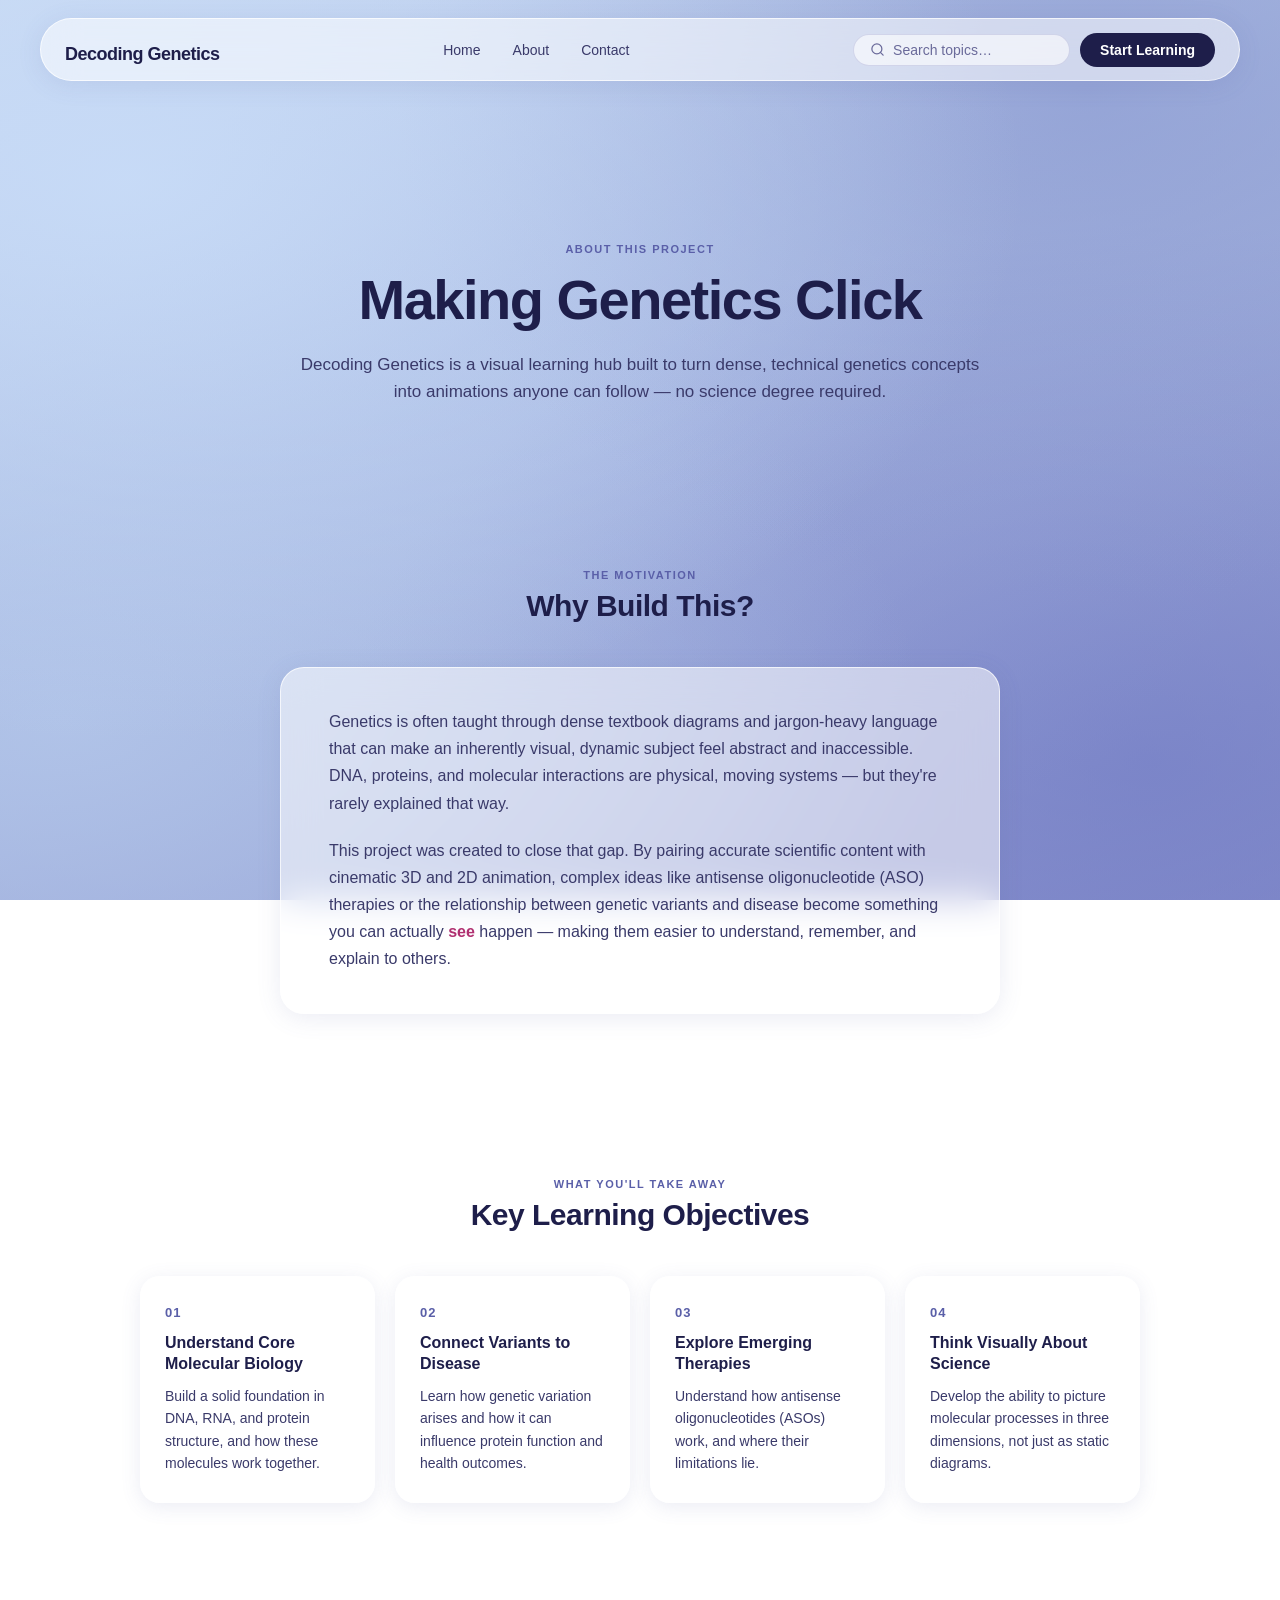
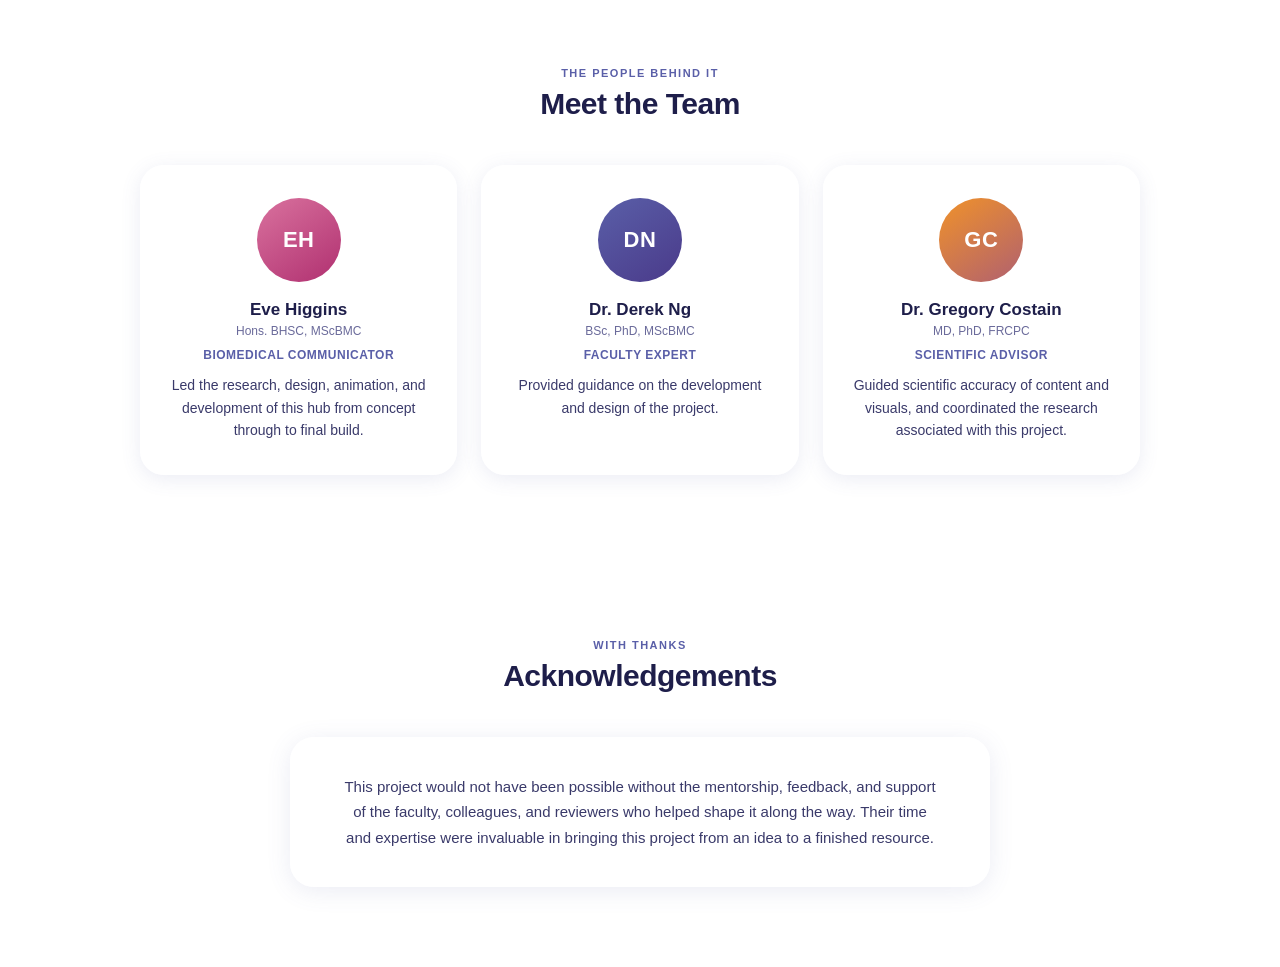
==== about.html @ 0ed8ffa0 "added about page" ====
<!DOCTYPE html>
<html lang="en">
<head>
  <meta charset="UTF-8">
  <title>About — Decoding Genetics</title>
  <link rel="stylesheet" href="style.css">
  <link rel="stylesheet" href="about.css">
</head>

<body>

<!-- ===================== -->
<!-- NAVBAR -->
<!-- ===================== -->
<header class="top-nav">

  <div class="nav-container">

    <h1 class="logo"><a href="index.html">Decoding Genetics</a></h1>

    <nav class="nav-links">
      <a href="index.html">Home</a>
      <a href="about.html">About</a>
      <a href="#">Contact</a>
    </nav>

    <div class="nav-actions">
      <div class="nav-search">
        <svg viewBox="0 0 24 24" fill="none" stroke-width="2" stroke-linecap="round" stroke-linejoin="round">
          <circle cx="11" cy="11" r="8"/><line x1="21" y1="21" x2="16.65" y2="16.65"/>
        </svg>
        <input type="text" placeholder="Search topics…" />
      </div>
      <a href="index.html#modules" class="nav-cta">Start Learning</a>
    </div>

  </div>

</header>


<!-- ===================== -->
<!-- ABOUT HERO -->
<!-- ===================== -->
<section class="about-hero">
  <div class="about-hero-content">
    <span class="module-tag">About This Project</span>
    <h1>Making Genetics Click</h1>
    <p>
      Decoding Genetics is a visual learning hub built to turn dense, technical
      genetics concepts into animations anyone can follow — no science degree required.
    </p>
  </div>
</section>


<!-- ===================== -->
<!-- WHY BUILD THIS -->
<!-- ===================== -->
<section class="about-section" id="why">
  <div class="about-container">
    <div class="section-heading">
      <span class="module-tag">The Motivation</span>
      <h2>Why Build This?</h2>
    </div>
    <div class="why-content">
      <p>
        Genetics is often taught through dense textbook diagrams and jargon-heavy
        language that can make an inherently visual, dynamic subject feel abstract
        and inaccessible. DNA, proteins, and molecular interactions are physical,
        moving systems — but they're rarely explained that way.
      </p>
      <p>
        This project was created to close that gap. By pairing accurate scientific
        content with cinematic 3D and 2D animation, complex ideas like antisense
        oligonucleotide (ASO) therapies or the relationship between genetic variants
        and disease become something you can actually <em>see</em> happen — making
        them easier to understand, remember, and explain to others.
      </p>
    </div>
  </div>
</section>


<!-- ===================== -->
<!-- KEY LEARNING OBJECTIVES -->
<!-- ===================== -->
<section class="about-section alt" id="objectives">
  <div class="about-container">
    <div class="section-heading">
      <span class="module-tag">What You'll Take Away</span>
      <h2>Key Learning Objectives</h2>
    </div>

    <div class="objectives-grid">

      <div class="objective-card">
        <div class="objective-number">01</div>
        <h3>Understand Core Molecular Biology</h3>
        <p>Build a solid foundation in DNA, RNA, and protein structure, and how these molecules work together.</p>
      </div>

      <div class="objective-card">
        <div class="objective-number">02</div>
        <h3>Connect Variants to Disease</h3>
        <p>Learn how genetic variation arises and how it can influence protein function and health outcomes.</p>
      </div>

      <div class="objective-card">
        <div class="objective-number">03</div>
        <h3>Explore Emerging Therapies</h3>
        <p>Understand how antisense oligonucleotides (ASOs) work, and where their limitations lie.</p>
      </div>

      <div class="objective-card">
        <div class="objective-number">04</div>
        <h3>Think Visually About Science</h3>
        <p>Develop the ability to picture molecular processes in three dimensions, not just as static diagrams.</p>
      </div>

    </div>
  </div>
</section>


<!-- ===================== -->
<!-- MEET THE TEAM -->
<!-- ===================== -->
<section class="about-section" id="team">
  <div class="about-container">
    <div class="section-heading">
      <span class="module-tag">The People Behind It</span>
      <h2>Meet the Team</h2>
    </div>

    <div class="team-grid">

      <div class="team-card">
        <div class="team-avatar placeholder-1">EH</div>
        <h3>Eve Higgins</h3>
        <span class="team-credentials">Hons. BHSC, MScBMC</span>
        <p class="team-role">Biomedical Communicator</p>
        <p class="team-bio">
          Led the research, design, animation, and development of this hub from
          concept through to final build.
        </p>
      </div>

      <div class="team-card">
        <div class="team-avatar placeholder-2">DN</div>
        <h3>Dr. Derek Ng</h3>
        <span class="team-credentials">BSc, PhD, MScBMC</span>
        <p class="team-role">Faculty Expert</p>
        <p class="team-bio">
          Provided guidance on the development and design of the project.
        </p>
      </div>

      <div class="team-card">
        <div class="team-avatar placeholder-3">GC</div>
        <h3>Dr. Gregory Costain</h3>
        <span class="team-credentials">MD, PhD, FRCPC</span>
        <p class="team-role">Scientific Advisor</p>
        <p class="team-bio">
          Guided scientific accuracy of content and visuals, and coordinated the
          research associated with this project.
        </p>
      </div>

    </div>
  </div>
</section>


<!-- ===================== -->
<!-- ACKNOWLEDGEMENTS -->
<!-- ===================== -->
<section class="about-section alt" id="acknowledgements">
  <div class="about-container narrow">
    <div class="section-heading">
      <span class="module-tag">With Thanks</span>
      <h2>Acknowledgements</h2>
    </div>
    <div class="ack-content">
      <p>
        This project would not have been possible without the mentorship, feedback,
        and support of the faculty, colleagues, and reviewers who helped shape it
        along the way. Their time and expertise were invaluable in bringing this
        project from an idea to a finished resource.
      </p>
    </div>
  </div>
</section>

<script src="script.js"></script>

</body>
</html>
---- style.css ----
/* ========================= */
/* PALETTE (from swatches)   */
/* ========================= */
:root {
  --pink:        #d9729e;
  --magenta:     #b03070;
  --orange:      #f0922a;
  --lavender:    #5a5fa8;
  --blush:       #e8a0b8;
  --mauve:       #b06070;
  --purple:      #4a3a8a;
  --navy:        #1e1e4a;
  --text-dark:   #1e1e4a;
  --text-mid:    #3a3a6a;
  --text-muted:  #6a6a9a;
}

/* ========================= */
/* GLOBAL */
/* ========================= */

* {
  box-sizing: border-box;
  margin: 0;
  padding: 0;
}

body {
  font-family: "Franklin Gothic Medium", Arial, sans-serif;
  background:
    radial-gradient(ellipse at 10% 20%,  rgba(200,220,248,0.9) 0%, transparent 55%),
    radial-gradient(ellipse at 85% 10%,  rgba(140,155,210,0.7) 0%, transparent 45%),
    radial-gradient(ellipse at 5%  80%,  rgba(180,200,235,0.8) 0%, transparent 50%),
    radial-gradient(ellipse at 90% 85%,  rgba(110,120,195,0.6) 0%, transparent 50%),
    radial-gradient(ellipse at 50% 50%,  rgba(165,180,225,0.5) 0%, transparent 70%),
    linear-gradient(160deg, #c8d8f0 0%, #a8b8e0 40%, #8890cc 100%);
  background-attachment: fixed;
  color: var(--text-dark);
  min-height: 100vh;
}

/* ========================= */
/* NAVBAR */
/* ========================= */

.top-nav {
  position: sticky;
  top: 0;
  z-index: 100;
  background: transparent;
  padding: 18px 40px;
}

.nav-container {
  max-width: 1200px;
  margin: 0 auto;
  display: flex;
  align-items: center;
  justify-content: space-between;
  gap: 16px;
  background: rgba(255,255,255,0.55);
  backdrop-filter: blur(18px);
  -webkit-backdrop-filter: blur(18px);
  border-radius: 999px;
  padding: 12px 24px;
  border: 1px solid rgba(255,255,255,0.7);
  box-shadow: 0 4px 24px rgba(90,95,168,0.12);
}

.nav-actions {
  display: flex;
  align-items: center;
  gap: 10px;
  flex-shrink: 0;
}

.logo a {
  color: var(--navy);
  text-decoration: none;
  font-size: 18px;
  font-weight: 700;
  letter-spacing: -0.5px;
  white-space: nowrap;
}

.nav-links {
  display: flex;
  align-items: center;
  gap: 4px;
}

.nav-links a {
  padding: 6px 14px;
  text-decoration: none;
  color: var(--text-mid);
  font-size: 14px;
  border-radius: 999px;
  transition: background 0.2s, color 0.2s;
}

.nav-links a:hover {
  background: rgba(90,95,168,0.1);
  color: var(--navy);
}

/* Search bar */
.nav-search {
  display: flex;
  align-items: center;
  gap: 8px;
  background: rgba(255,255,255,0.6);
  border: 1px solid rgba(90,95,168,0.2);
  border-radius: 999px;
  padding: 7px 16px;
  transition: border-color 0.2s, box-shadow 0.2s;
}

.nav-search:focus-within {
  border-color: var(--lavender);
  box-shadow: 0 0 0 3px rgba(90,95,168,0.12);
}

.nav-search svg {
  width: 15px;
  height: 15px;
  flex-shrink: 0;
  stroke: var(--text-muted);
}

.nav-search input {
  border: none;
  outline: none;
  background: transparent;
  font-size: 14px;
  color: var(--text-dark);
  width: 160px;
  font-family: inherit;
}

.nav-search input::placeholder {
  color: var(--text-muted);
}

.nav-cta {
  text-decoration: none;
  background: var(--navy);
  color: white;
  font-size: 14px;
  font-weight: 700;
  padding: 9px 20px;
  border-radius: 999px;
  white-space: nowrap;
  transition: background 0.2s, transform 0.2s;
}

.nav-cta:hover {
  background: var(--lavender);
  transform: translateY(-1px);
}

/* ========================= */
/* HERO - no hero image currently*/
/* ========================= */

.hero {
  min-height: 88vh;
  display: flex;
  align-items: center;
  position: relative;
  overflow: hidden;
  background-image: url("images/hero.jpg");
  background-size: cover;
  background-position: center right;
}

.hero::before {
  content: "";
  position: absolute;
  inset: 0;
  background: linear-gradient(
    to right,
    rgba(200,220,248,0.88) 0%,
    rgba(180,200,235,0.72) 40%,
    rgba(168,184,228,0.15) 100%
  );
  z-index: 1;
}

.hero-content {
  position: relative;
  z-index: 2;
  max-width: 520px;
  margin-left: clamp(32px, 8vw, 120px);
  padding: 20px 0;
}

.hero-content h1 {
  font-size: clamp(42px, 6vw, 72px);
  font-weight: 800;
  line-height: 1.08;
  color: var(--navy);
  letter-spacing: -1.5px;
  margin-bottom: 20px;
}

.hero-content p {
  font-size: 17px;
  color: var(--text-mid);
  line-height: 1.6;
  margin-bottom: 36px;
  max-width: 400px;
}

.cta-btn {
  display: inline-flex;
  align-items: center;
  gap: 10px;
  background: var(--navy);
  color: white;
  text-decoration: none;
  font-size: 17px;
  font-weight: 700;
  padding: 16px 32px;
  border-radius: 999px;
  box-shadow: 0 8px 32px rgba(30,30,74,0.22);
  transition: background 0.2s, transform 0.2s, box-shadow 0.2s;
}

.cta-btn .cta-arrow {
  display: inline-flex;
  align-items: center;
  justify-content: center;
  background: rgba(255,255,255,0.15);
  border-radius: 50%;
  width: 28px;
  height: 28px;
  font-size: 16px;
  transition: transform 0.2s;
}

.cta-btn:hover {
  background: var(--lavender);
  transform: translateY(-2px);
  box-shadow: 0 14px 40px rgba(90,95,168,0.35);
}

.cta-btn:hover .cta-arrow {
  transform: translateX(3px);
}

/* ========================= */
/* MODULES SECTION */
/* ========================= */

.modules {
  padding: 100px 40px;
  background: transparent;
}

.modules-container {
  max-width: 900px;
  margin: 0 auto 80px;
}

.modules-container:last-child {
  margin-bottom: 0;
}

.module-header {
  display: flex;
  align-items: flex-end;
  justify-content: space-between;
  margin-bottom: 28px;
  padding-bottom: 18px;
  border-bottom: 1px solid rgba(90,95,168,0.2);
  text-align: left;
}

.module-tag {
  display: inline-block;
  font-size: 11px;
  font-weight: 700;
  letter-spacing: 1.5px;
  text-transform: uppercase;
  color: var(--lavender);
  margin-bottom: 5px;
}

.modules h2 {
  font-size: 26px;
  font-weight: 800;
  margin: 0;
  letter-spacing: -0.5px;
  color: var(--navy);
}

.module-count {
  font-size: 13px;
  color: var(--text-muted);
  white-space: nowrap;
}

/* ========================= */
/* GRID */
/* ========================= */

.grid {
  display: grid;
  grid-template-columns: repeat(auto-fill, minmax(260px, 400px));
  justify-content: center;
  gap: 18px;
}

/* ========================= */
/* CARD */
/* ========================= */

.card {
  backdrop-filter: blur(22px);
  -webkit-backdrop-filter: blur(22px);
  padding: 20px;
  border-radius: 20px;
  border: 1px solid rgba(255,255,255,0.55);
  text-decoration: none;
  color: white;
  transition: all 0.3s ease;
  display: flex;
  flex-direction: column;
  gap: 14px;
  box-shadow: 0 4px 20px rgba(90,95,168,0.12);
}

.card:hover {
  transform: translateY(-5px);
  border-color: rgba(255,255,255,0.8);
}

.card img {
  width: 100%;
  border-radius: 12px;
  aspect-ratio: 16/9;
  object-fit: cover;
  display: block;
}

.card-body {
  display: flex;
  flex-direction: column;
  gap: 6px;
  flex: 1;
}

.module-label {
  font-size: 11px;
  font-weight: 700;
  letter-spacing: 1.2px;
  text-transform: uppercase;
  color: rgba(255,255,255,0.65);
}

.card h3 {
  font-size: 16px;
  font-weight: 700;
  color: #ffffff;
  margin: 0;
  line-height: 1.35;
  letter-spacing: -0.2px;
}

.card p {
  color: rgba(255,255,255,0.82);
  font-size: 13px;
  margin: 0;
  line-height: 1.5;
}

.card-footer {
  display: flex;
  align-items: center;
  justify-content: space-between;
  padding-top: 12px;
  border-top: 1px solid rgba(255,255,255,0.2);
  margin-top: auto;
}

.meta {
  display: flex;
  align-items: center;
  gap: 10px;
  font-size: 12px;
  color: rgba(255,255,255,0.72);
}

.meta-badge {
  display: inline-flex;
  align-items: center;
  background: rgba(255,255,255,0.2);
  border-radius: 999px;
  padding: 3px 10px;
  font-size: 11px;
  color: #fff;
  font-weight: 600;
}

.card-arrow {
  display: flex;
  align-items: center;
  justify-content: center;
  width: 30px;
  height: 30px;
  border-radius: 50%;
  background: rgba(255,255,255,0.18);
  color: white;
  font-size: 14px;
  transition: background 0.2s, transform 0.2s;
  flex-shrink: 0;
}

.card:hover .card-arrow {
  background: rgba(255,255,255,0.32);
  transform: translateX(3px);
}

/* ========================= */
/* CARD COLOUR VARIANTS - for card colour variety, might reduce these down*/
/* ========================= */

/* DNA/RNA — pink */
.card.dna {
  background: linear-gradient(145deg, rgba(217,114,158,0.75), rgba(176,48,112,0.5));
}
.card.dna:hover { box-shadow: 0 16px 40px rgba(217,114,158,0.4); }

/* Protein — blush */
.card.protein {
  background: linear-gradient(145deg, rgba(232,160,184,0.75), rgba(176,96,112,0.5));
}
.card.protein:hover { box-shadow: 0 16px 40px rgba(232,160,184,0.4); }

/* Variant — deep magenta */
.card.variant {
  background: linear-gradient(145deg, rgba(176,48,112,0.75), rgba(130,40,90,0.5));
}
.card.variant:hover { box-shadow: 0 16px 40px rgba(176,48,112,0.4); }

/* ASO — orange */
.card.aso {
  background: linear-gradient(145deg, rgba(240,146,42,0.75), rgba(200,100,20,0.5));
}
.card.aso:hover { box-shadow: 0 16px 40px rgba(240,146,42,0.4); }

/* ========================= */
/* RESPONSIVE */
/* ========================= */

@media (max-width: 900px) {
  .grid { grid-template-columns: 1fr; }
  .hero-content h1 { font-size: 38px; }
  .top-nav { padding: 12px 16px; }
  .nav-links { display: none; }
  .nav-search input { width: 110px; }
}

/* ========================================= */
/* ABOUT PAGE                                */
/* ========================================= */

/* ---- About hero ---- */
.about-hero {
  padding: 140px 40px 80px;
  text-align: center;
}

.about-hero-content {
  max-width: 680px;
  margin: 0 auto;
}

.about-hero-content .module-tag {
  display: inline-block;
  margin-bottom: 14px;
}

.about-hero-content h1 {
  font-size: clamp(36px, 5vw, 56px);
  font-weight: 800;
  line-height: 1.1;
  color: var(--navy);
  letter-spacing: -1.5px;
  margin-bottom: 20px;
}

.about-hero-content p {
  font-size: 17px;
  color: var(--text-mid);
  line-height: 1.6;
}

/* ---- Shared section layout ---- */
.about-section {
  padding: 80px 40px;
}

.about-section.alt {
  background: rgba(255,255,255,0.25);
}

.about-container {
  max-width: 1000px;
  margin: 0 auto;
}

.about-container.narrow {
  max-width: 700px;
}

.section-heading {
  text-align: center;
  margin-bottom: 44px;
}

.section-heading .module-tag {
  display: inline-block;
  margin-bottom: 8px;
}

.section-heading h2 {
  font-size: 30px;
  font-weight: 800;
  color: var(--navy);
  letter-spacing: -0.5px;
}

/* ---- Why Build This ---- */
.why-content {
  max-width: 720px;
  margin: 0 auto;
  background: rgba(255,255,255,0.55);
  backdrop-filter: blur(18px);
  -webkit-backdrop-filter: blur(18px);
  border: 1px solid rgba(255,255,255,0.7);
  border-radius: 24px;
  padding: 40px clamp(24px, 5vw, 48px);
  box-shadow: 0 4px 24px rgba(90,95,168,0.12);
}

.why-content p {
  color: var(--text-mid);
  font-size: 16px;
  line-height: 1.7;
}

.why-content p + p {
  margin-top: 20px;
}

.why-content em {
  color: var(--magenta);
  font-style: normal;
  font-weight: 700;
}

/* ---- Key Learning Objectives ---- */
.objectives-grid {
  display: grid;
  grid-template-columns: repeat(auto-fit, minmax(220px, 1fr));
  gap: 20px;
}

.objective-card {
  background: rgba(255,255,255,0.55);
  backdrop-filter: blur(18px);
  -webkit-backdrop-filter: blur(18px);
  border: 1px solid rgba(255,255,255,0.7);
  border-radius: 20px;
  padding: 28px 24px;
  box-shadow: 0 4px 20px rgba(90,95,168,0.12);
  transition: transform 0.25s ease, box-shadow 0.25s ease;
}

.objective-card:hover {
  transform: translateY(-5px);
  box-shadow: 0 14px 32px rgba(90,95,168,0.22);
}

.objective-number {
  font-size: 13px;
  font-weight: 800;
  letter-spacing: 1px;
  color: var(--lavender);
  margin-bottom: 12px;
}

.objective-card h3 {
  font-size: 16px;
  font-weight: 700;
  color: var(--navy);
  margin-bottom: 10px;
  line-height: 1.35;
}

.objective-card p {
  font-size: 14px;
  color: var(--text-mid);
  line-height: 1.6;
}

/* ---- Meet the Team ---- */
.team-grid {
  display: grid;
  grid-template-columns: repeat(auto-fit, minmax(240px, 1fr));
  gap: 24px;
}

.team-card {
  background: rgba(255,255,255,0.55);
  backdrop-filter: blur(18px);
  -webkit-backdrop-filter: blur(18px);
  border: 1px solid rgba(255,255,255,0.7);
  border-radius: 24px;
  padding: 32px 24px;
  text-align: center;
  box-shadow: 0 4px 20px rgba(90,95,168,0.12);
  transition: transform 0.25s ease, box-shadow 0.25s ease;
}

.team-card:hover {
  transform: translateY(-5px);
  box-shadow: 0 14px 32px rgba(90,95,168,0.22);
}

/* Placeholder avatar circles — swap for <img> when photos are ready */
.team-avatar {
  width: 84px;
  height: 84px;
  margin: 0 auto 18px;
  border-radius: 50%;
  display: flex;
  align-items: center;
  justify-content: center;
  font-size: 22px;
  font-weight: 800;
  color: #fff;
  letter-spacing: 0.5px;
}

.team-avatar.placeholder-1 {
  background: linear-gradient(145deg, var(--pink), var(--magenta));
}
.team-avatar.placeholder-2 {
  background: linear-gradient(145deg, var(--lavender), var(--purple));
}
.team-avatar.placeholder-3 {
  background: linear-gradient(145deg, var(--orange), var(--mauve));
}

.team-card h3 {
  font-size: 17px;
  font-weight: 800;
  color: var(--navy);
  margin-bottom: 4px;
}

.team-credentials {
  display: block;
  font-size: 12px;
  color: var(--text-muted);
  margin-bottom: 10px;
}

.team-role {
  font-size: 12px;
  font-weight: 700;
  letter-spacing: 0.5px;
  text-transform: uppercase;
  color: var(--lavender);
  margin-bottom: 12px;
}

.team-bio {
  font-size: 14px;
  color: var(--text-mid);
  line-height: 1.6;
}

/* ---- Acknowledgements ---- */
.ack-content {
  background: rgba(255,255,255,0.55);
  backdrop-filter: blur(18px);
  -webkit-backdrop-filter: blur(18px);
  border: 1px solid rgba(255,255,255,0.7);
  border-radius: 24px;
  padding: 36px clamp(24px, 5vw, 48px);
  text-align: center;
  box-shadow: 0 4px 24px rgba(90,95,168,0.12);
}

.ack-content p {
  color: var(--text-mid);
  font-size: 15px;
  line-height: 1.7;
}

/* ---- Responsive ---- */
@media (max-width: 900px) {
  .about-hero { padding: 110px 20px 60px; }
  .about-section { padding: 60px 20px; }
  .objectives-grid { grid-template-columns: 1fr; }
  .team-grid { grid-template-columns: 1fr; }
}
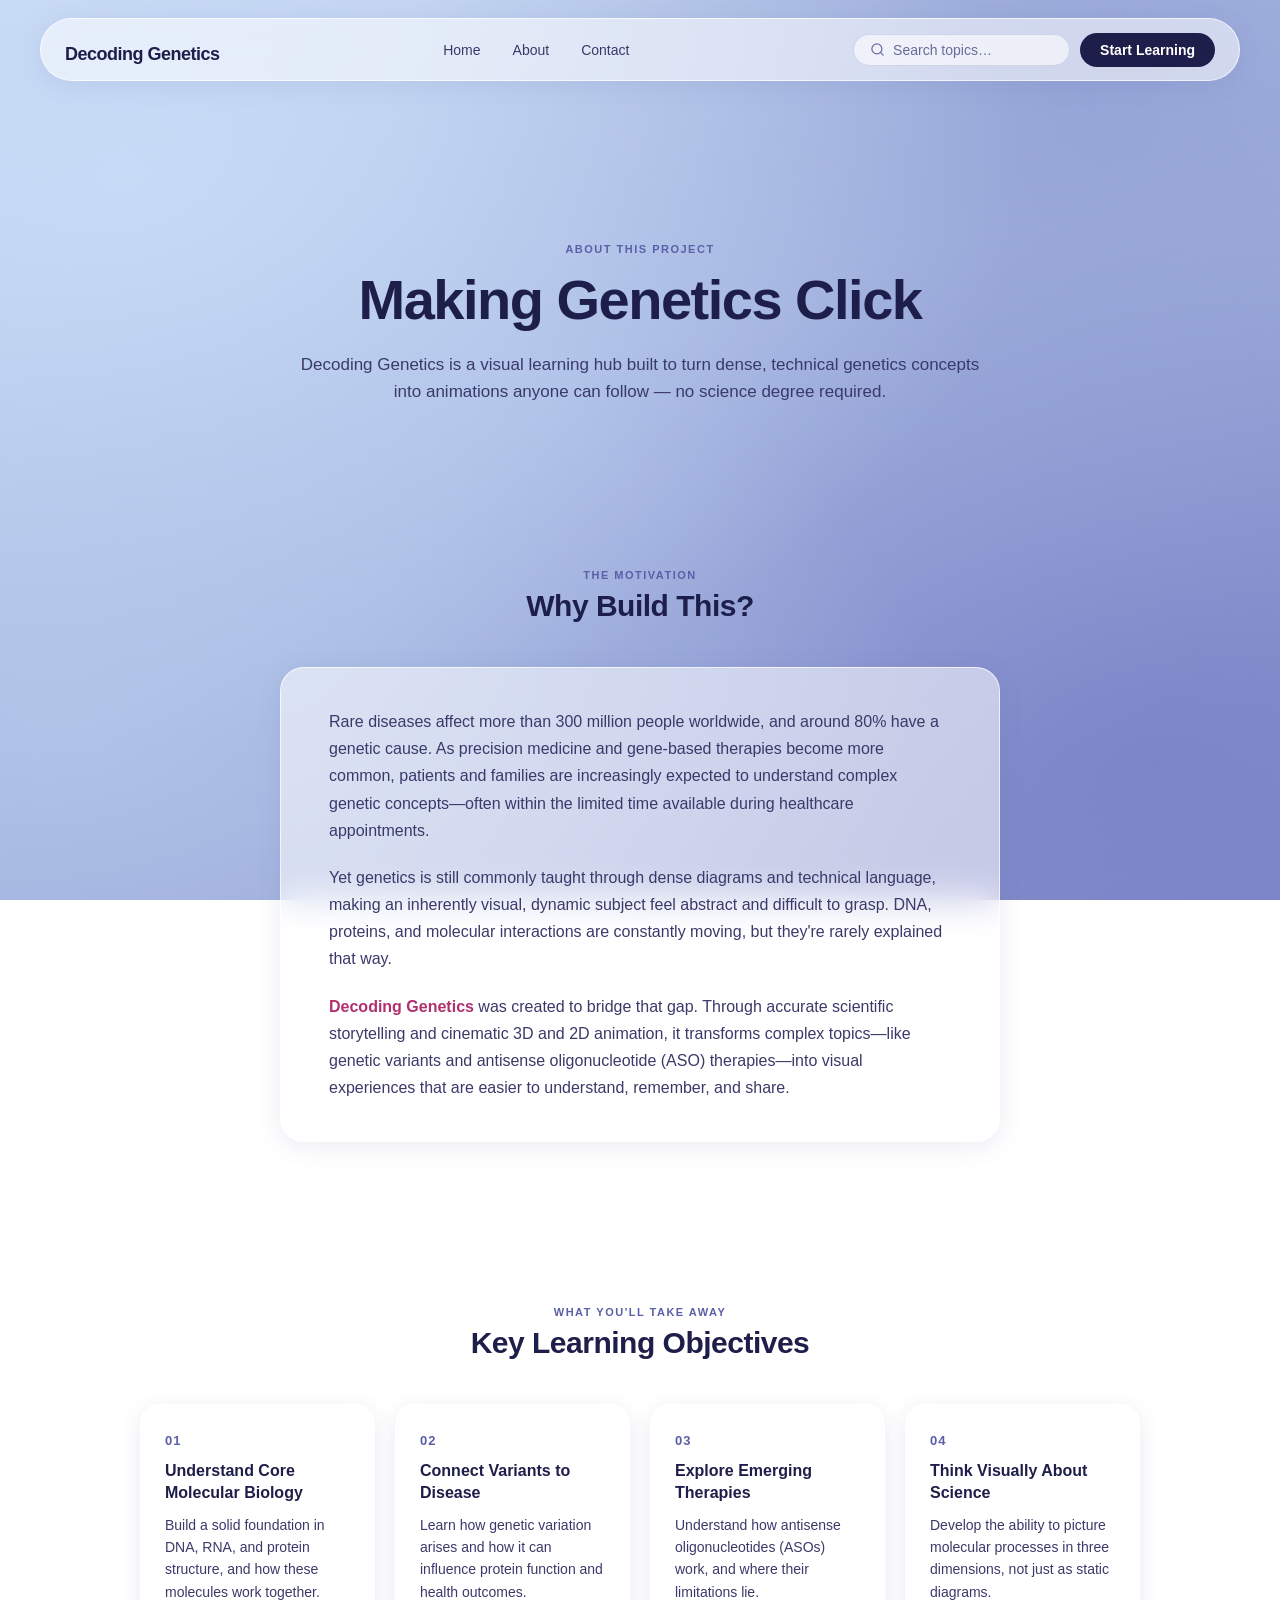
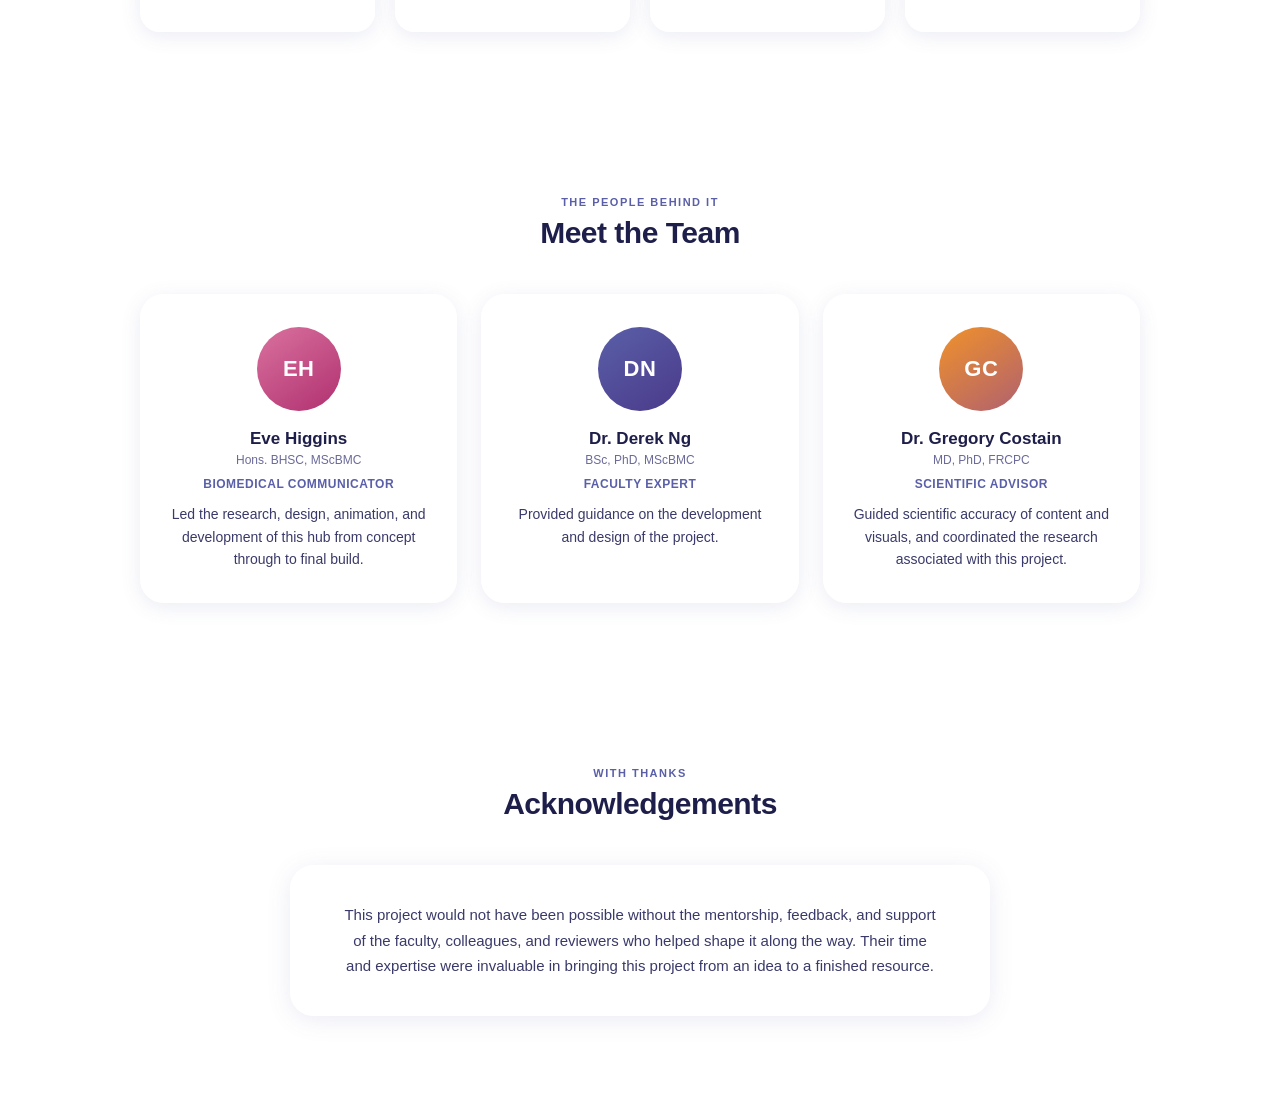
==== commit 46a8f660: "updating about page" ====
--- a/about.html
+++ b/about.html
@@ -65,17 +65,21 @@
     </div>
     <div class="why-content">
       <p>
-        Genetics is often taught through dense textbook diagrams and jargon-heavy
-        language that can make an inherently visual, dynamic subject feel abstract
-        and inaccessible. DNA, proteins, and molecular interactions are physical,
-        moving systems — but they're rarely explained that way.
-      </p>
-      <p>
-        This project was created to close that gap. By pairing accurate scientific
-        content with cinematic 3D and 2D animation, complex ideas like antisense
-        oligonucleotide (ASO) therapies or the relationship between genetic variants
-        and disease become something you can actually <em>see</em> happen — making
-        them easier to understand, remember, and explain to others.
+        Rare diseases affect more than 300 million people worldwide, and around 80% 
+        have a genetic cause. As precision medicine and gene-based therapies become more 
+        common, patients and families are increasingly expected to understand complex 
+        genetic concepts—often within the limited time available during healthcare appointments.
+      </p>
+      <p>
+        Yet genetics is still commonly taught through dense diagrams and technical language, 
+        making an inherently visual, dynamic subject feel abstract and difficult to grasp. 
+        DNA, proteins, and molecular interactions are constantly moving, but they're rarely explained that way.
+      </p>
+      <p>
+        <em>Decoding Genetics</em> was created to bridge that gap. Through accurate scientific storytelling and 
+        cinematic 3D and 2D animation, it transforms complex topics—like genetic variants and 
+        antisense oligonucleotide (ASO) therapies—into visual experiences that are easier to 
+        understand, remember, and share.
       </p>
     </div>
   </div>
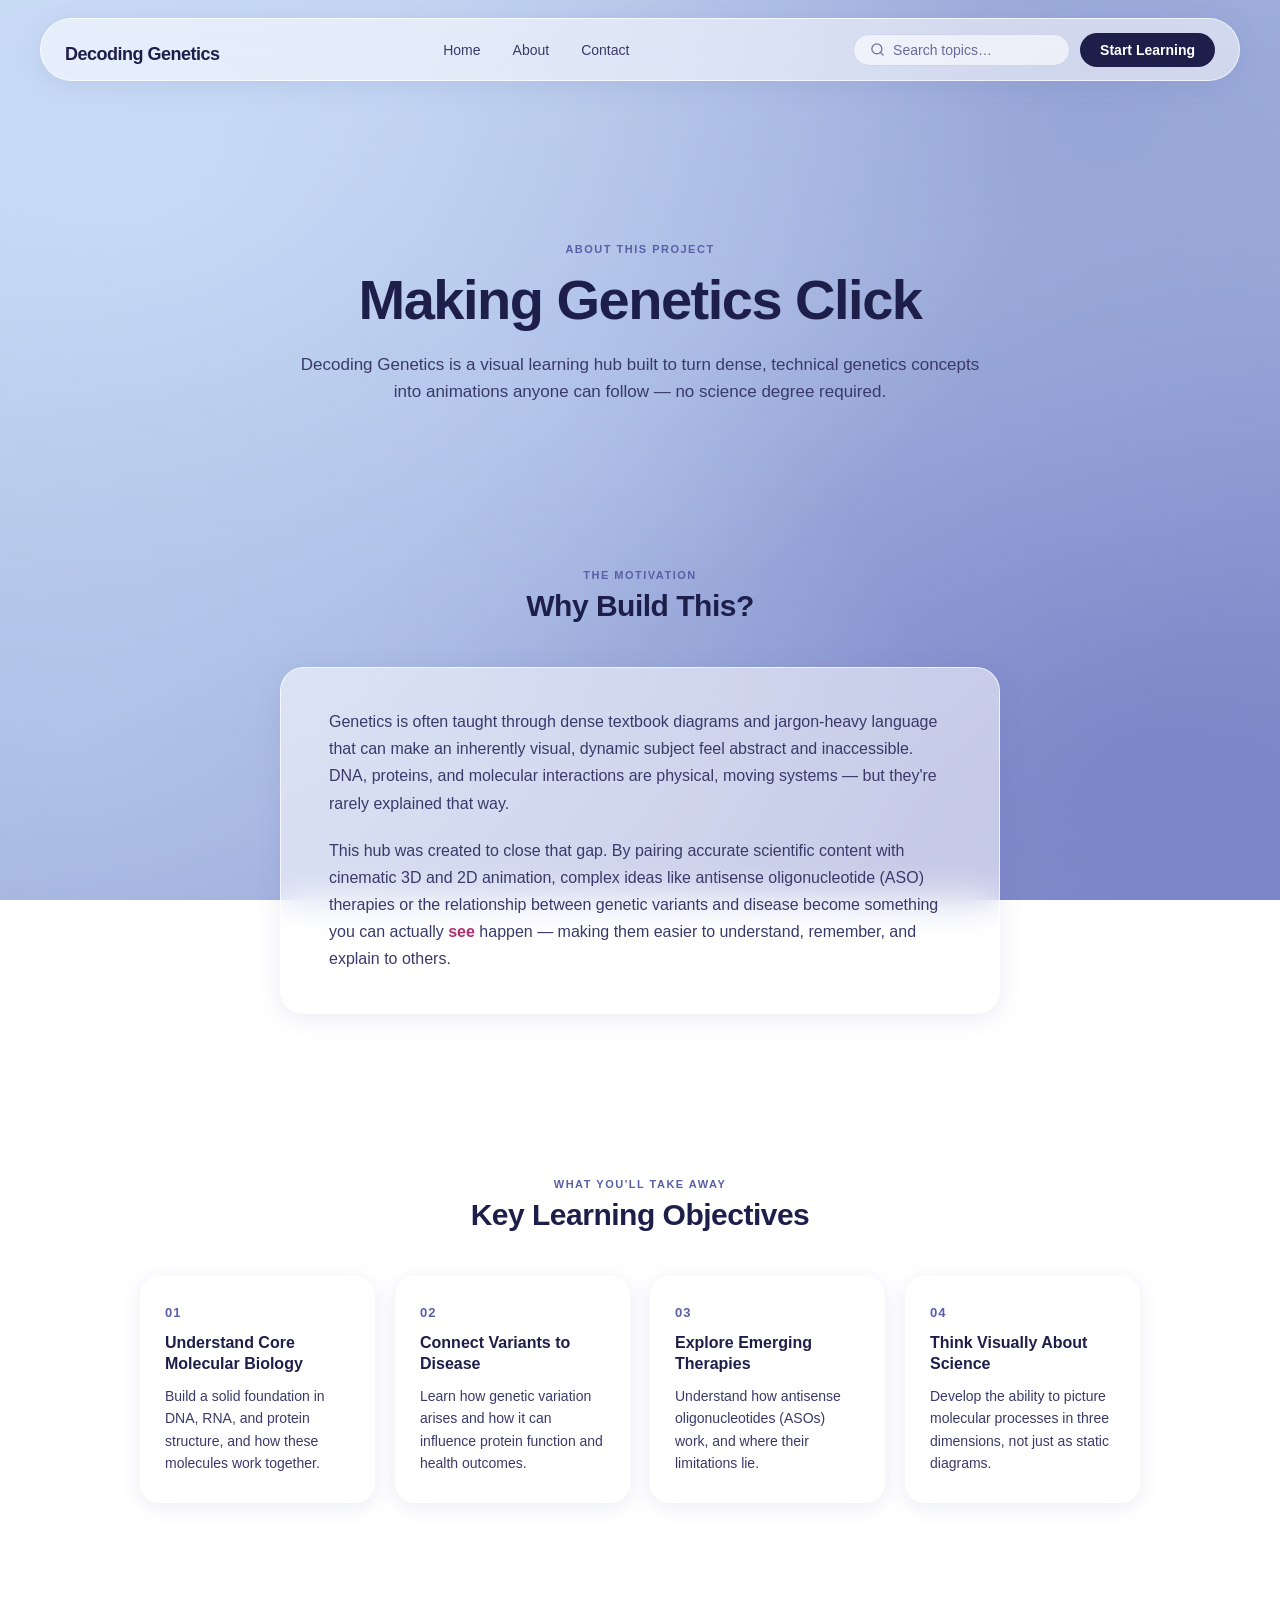
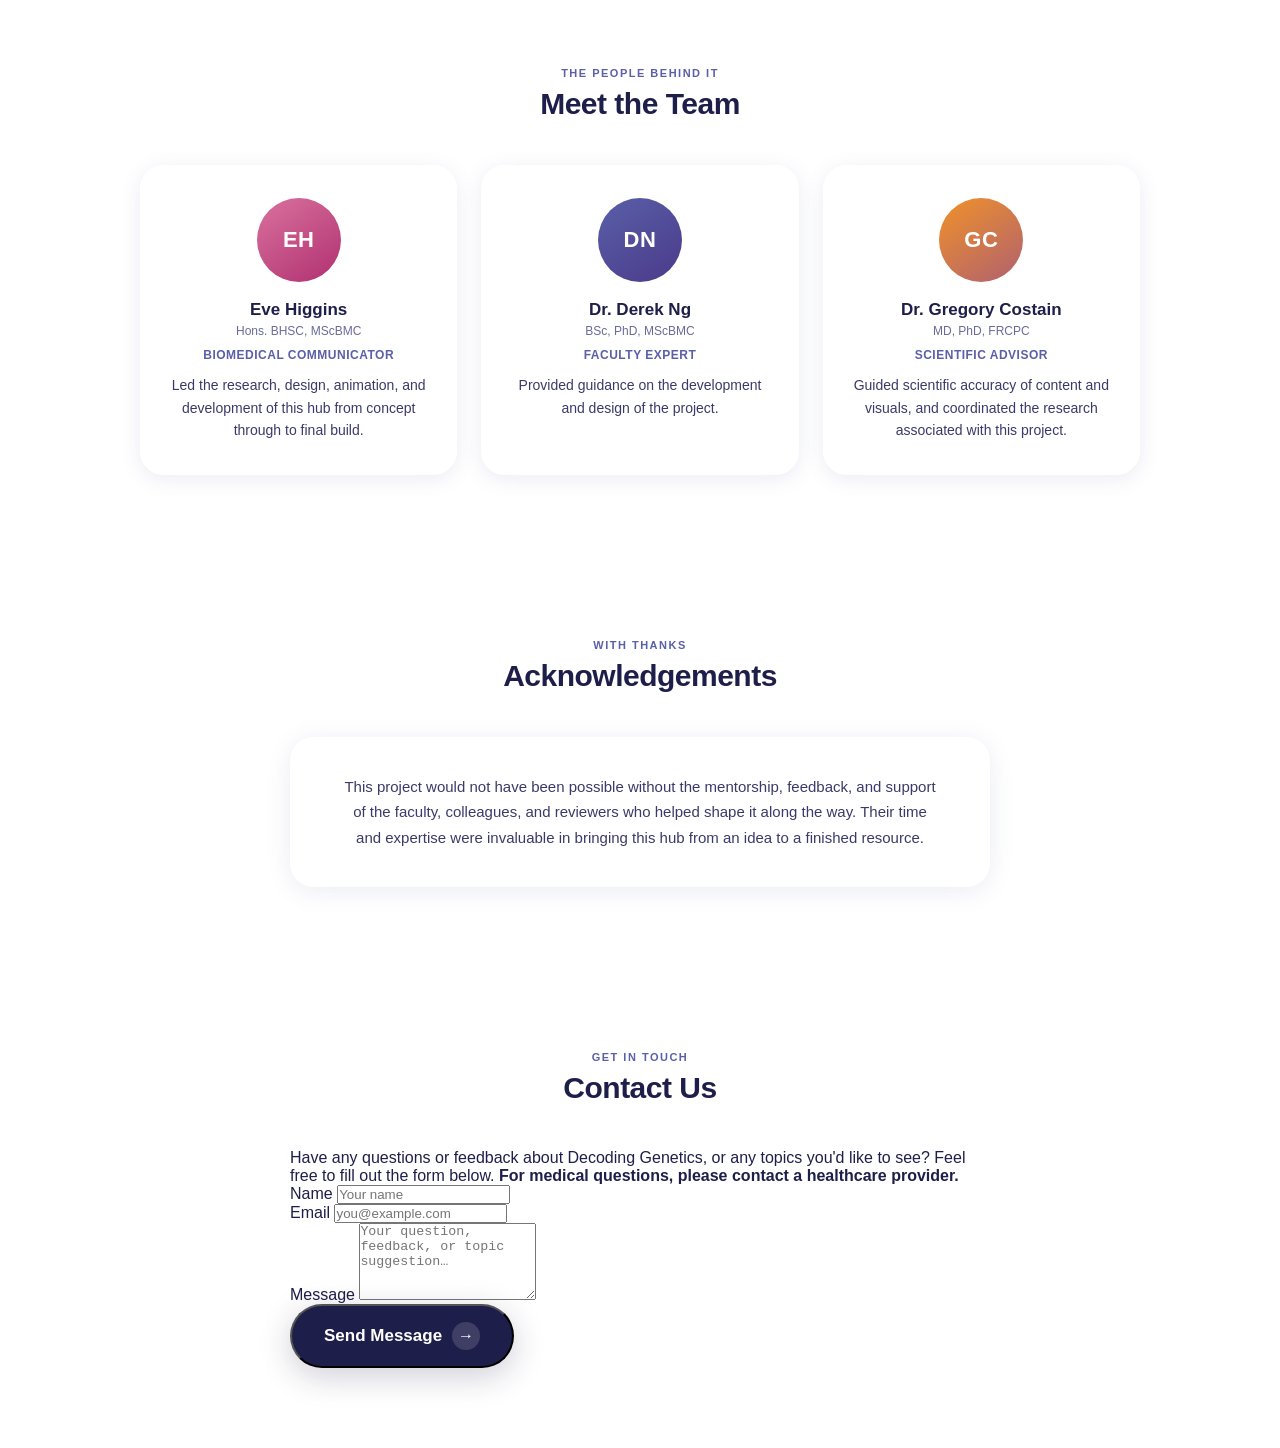
==== commit 1f0c04a6: "added contact page to bottom" ====
--- a/about.html
+++ b/about.html
@@ -65,21 +65,17 @@
     </div>
     <div class="why-content">
       <p>
-        Rare diseases affect more than 300 million people worldwide, and around 80% 
-        have a genetic cause. As precision medicine and gene-based therapies become more 
-        common, patients and families are increasingly expected to understand complex 
-        genetic concepts—often within the limited time available during healthcare appointments.
-      </p>
-      <p>
-        Yet genetics is still commonly taught through dense diagrams and technical language, 
-        making an inherently visual, dynamic subject feel abstract and difficult to grasp. 
-        DNA, proteins, and molecular interactions are constantly moving, but they're rarely explained that way.
-      </p>
-      <p>
-        <em>Decoding Genetics</em> was created to bridge that gap. Through accurate scientific storytelling and 
-        cinematic 3D and 2D animation, it transforms complex topics—like genetic variants and 
-        antisense oligonucleotide (ASO) therapies—into visual experiences that are easier to 
-        understand, remember, and share.
+        Genetics is often taught through dense textbook diagrams and jargon-heavy
+        language that can make an inherently visual, dynamic subject feel abstract
+        and inaccessible. DNA, proteins, and molecular interactions are physical,
+        moving systems — but they're rarely explained that way.
+      </p>
+      <p>
+        This hub was created to close that gap. By pairing accurate scientific
+        content with cinematic 3D and 2D animation, complex ideas like antisense
+        oligonucleotide (ASO) therapies or the relationship between genetic variants
+        and disease become something you can actually <em>see</em> happen — making
+        them easier to understand, remember, and explain to others.
       </p>
     </div>
   </div>
@@ -190,8 +186,51 @@
         This project would not have been possible without the mentorship, feedback,
         and support of the faculty, colleagues, and reviewers who helped shape it
         along the way. Their time and expertise were invaluable in bringing this
-        project from an idea to a finished resource.
-      </p>
+        hub from an idea to a finished resource.
+      </p>
+    </div>
+  </div>
+</section>
+
+
+<!-- ===================== -->
+<!-- CONTACT -->
+<!-- ===================== -->
+<section class="about-section" id="contact">
+  <div class="about-container narrow">
+    <div class="section-heading">
+      <span class="module-tag">Get In Touch</span>
+      <h2>Contact Us</h2>
+    </div>
+
+    <div class="contact-content">
+      <p>
+        Have any questions or feedback about Decoding Genetics, or any topics
+        you'd like to see? Feel free to fill out the form below.
+        <strong>For medical questions, please contact a healthcare provider.</strong>
+      </p>
+
+      <form class="contact-form">
+        <div class="form-row">
+          <label for="name">Name</label>
+          <input type="text" id="name" name="name" placeholder="Your name" required>
+        </div>
+
+        <div class="form-row">
+          <label for="email">Email</label>
+          <input type="email" id="email" name="email" placeholder="you@example.com" required>
+        </div>
+
+        <div class="form-row">
+          <label for="message">Message</label>
+          <textarea id="message" name="message" rows="5" placeholder="Your question, feedback, or topic suggestion…" required></textarea>
+        </div>
+
+        <button type="submit" class="cta-btn">
+          Send Message
+          <span class="cta-arrow">&#8594;</span>
+        </button>
+      </form>
     </div>
   </div>
 </section>
--- a/style.css
+++ b/style.css
@@ -249,6 +249,89 @@
 }
 
 /* ========================= */
+/* WHAT IS DECODING GENETICS (intro) */
+/* ========================= */
+ 
+.intro {
+  padding: 90px 40px;
+}
+ 
+.intro-container {
+  max-width: 1100px;
+  margin: 0 auto;
+  display: grid;
+  grid-template-columns: minmax(260px, 380px) 1fr;
+  gap: 60px;
+  align-items: center;
+}
+ 
+.intro-text .module-tag {
+  display: inline-block;
+  margin-bottom: 10px;
+}
+ 
+.intro-text h2 {
+  font-size: 30px;
+  font-weight: 800;
+  color: var(--navy);
+  letter-spacing: -0.5px;
+  line-height: 1.15;
+  margin-bottom: 16px;
+}
+ 
+.intro-text p {
+  font-size: 15px;
+  color: var(--text-mid);
+  line-height: 1.7;
+}
+ 
+.intro-points {
+  display: grid;
+  gap: 18px;
+}
+ 
+.intro-point {
+  display: grid;
+  grid-template-columns: auto 1fr;
+  column-gap: 16px;
+  align-items: start;
+  background: rgba(255,255,255,0.55);
+  backdrop-filter: blur(18px);
+  -webkit-backdrop-filter: blur(18px);
+  border: 1px solid rgba(255,255,255,0.7);
+  border-radius: 18px;
+  padding: 20px 22px;
+  box-shadow: 0 4px 20px rgba(90,95,168,0.12);
+  transition: transform 0.25s ease, box-shadow 0.25s ease;
+}
+ 
+.intro-point:hover {
+  transform: translateY(-3px);
+  box-shadow: 0 12px 30px rgba(90,95,168,0.2);
+}
+ 
+.intro-icon {
+  font-size: 26px;
+  line-height: 1;
+  grid-row: span 2;
+}
+ 
+.intro-point h3 {
+  font-size: 15px;
+  font-weight: 700;
+  color: var(--navy);
+  margin-bottom: 4px;
+}
+ 
+.intro-point p {
+  font-size: 13px;
+  color: var(--text-mid);
+  line-height: 1.55;
+  grid-column: 2;
+}
+ 
+
+/* ========================= */
 /* MODULES SECTION */
 /* ========================= */
 
@@ -707,4 +790,5 @@
   .about-section { padding: 60px 20px; }
   .objectives-grid { grid-template-columns: 1fr; }
   .team-grid { grid-template-columns: 1fr; }
-}+}
+
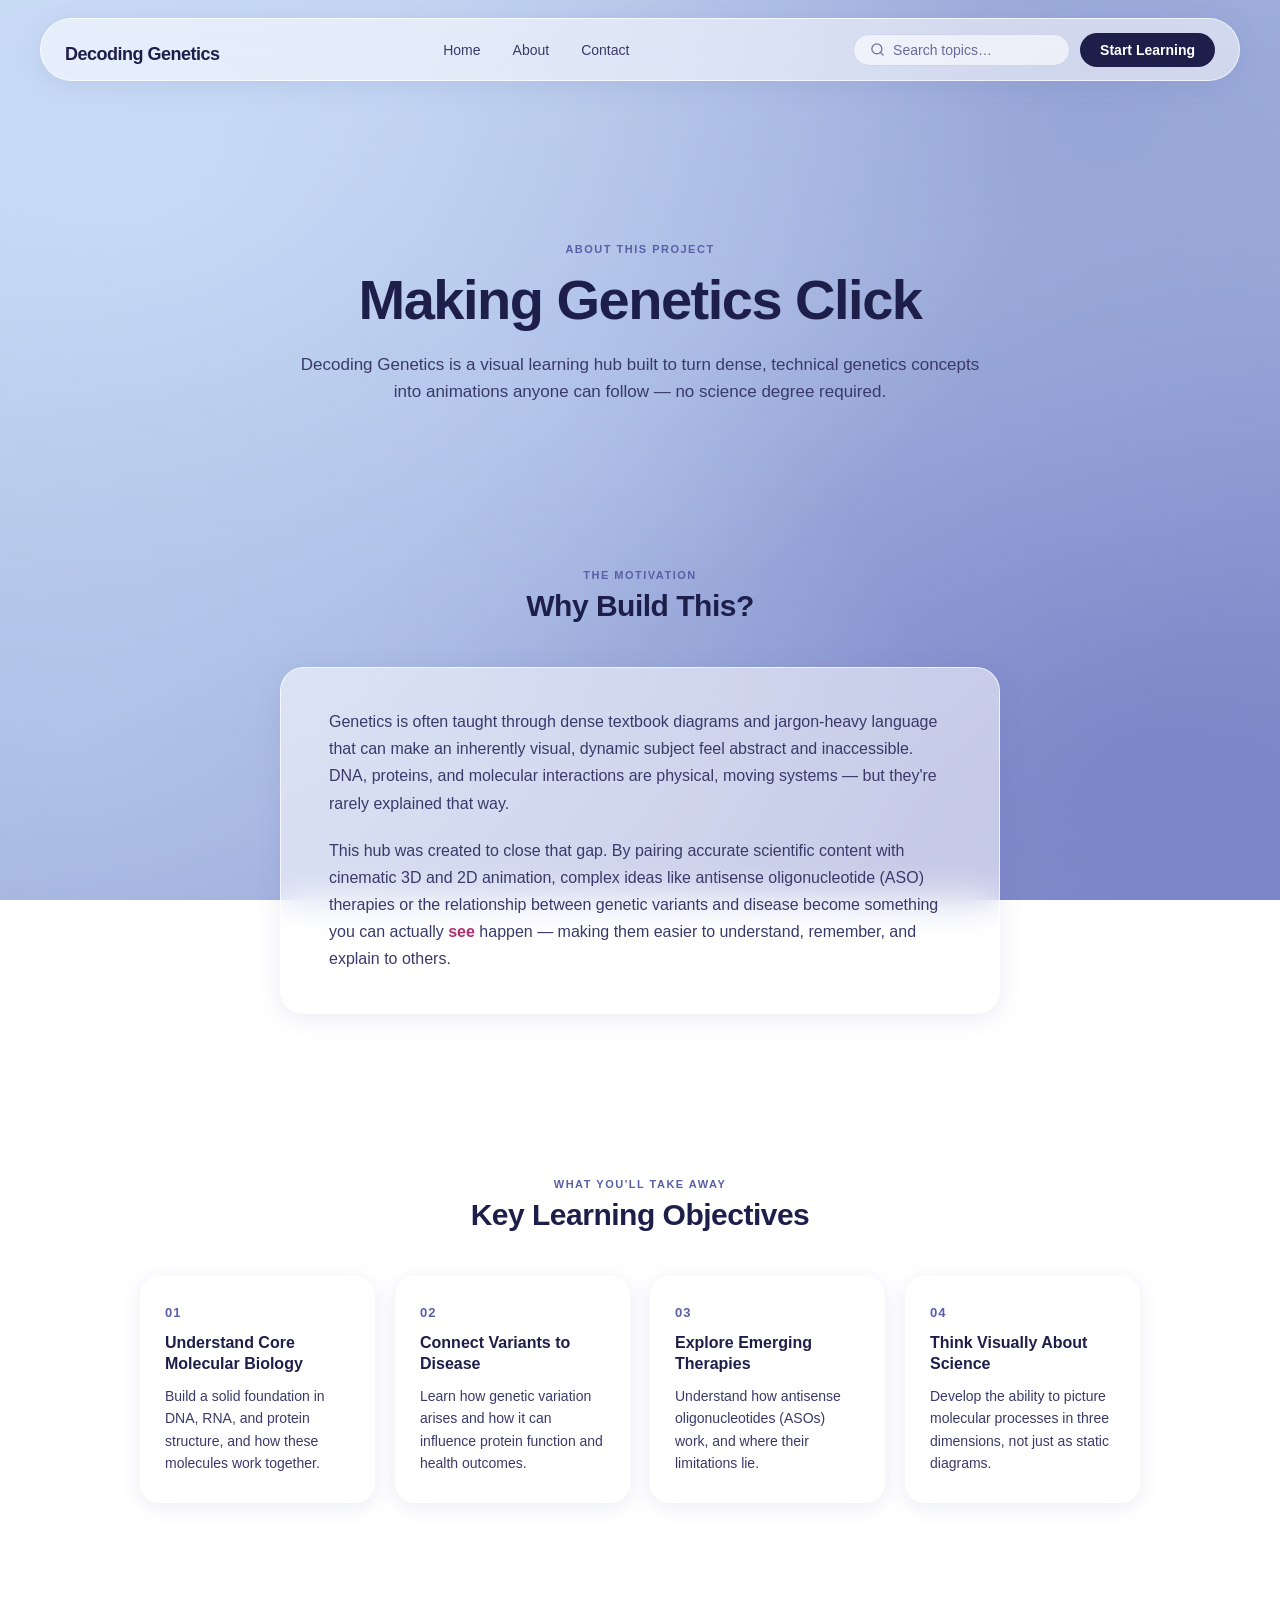
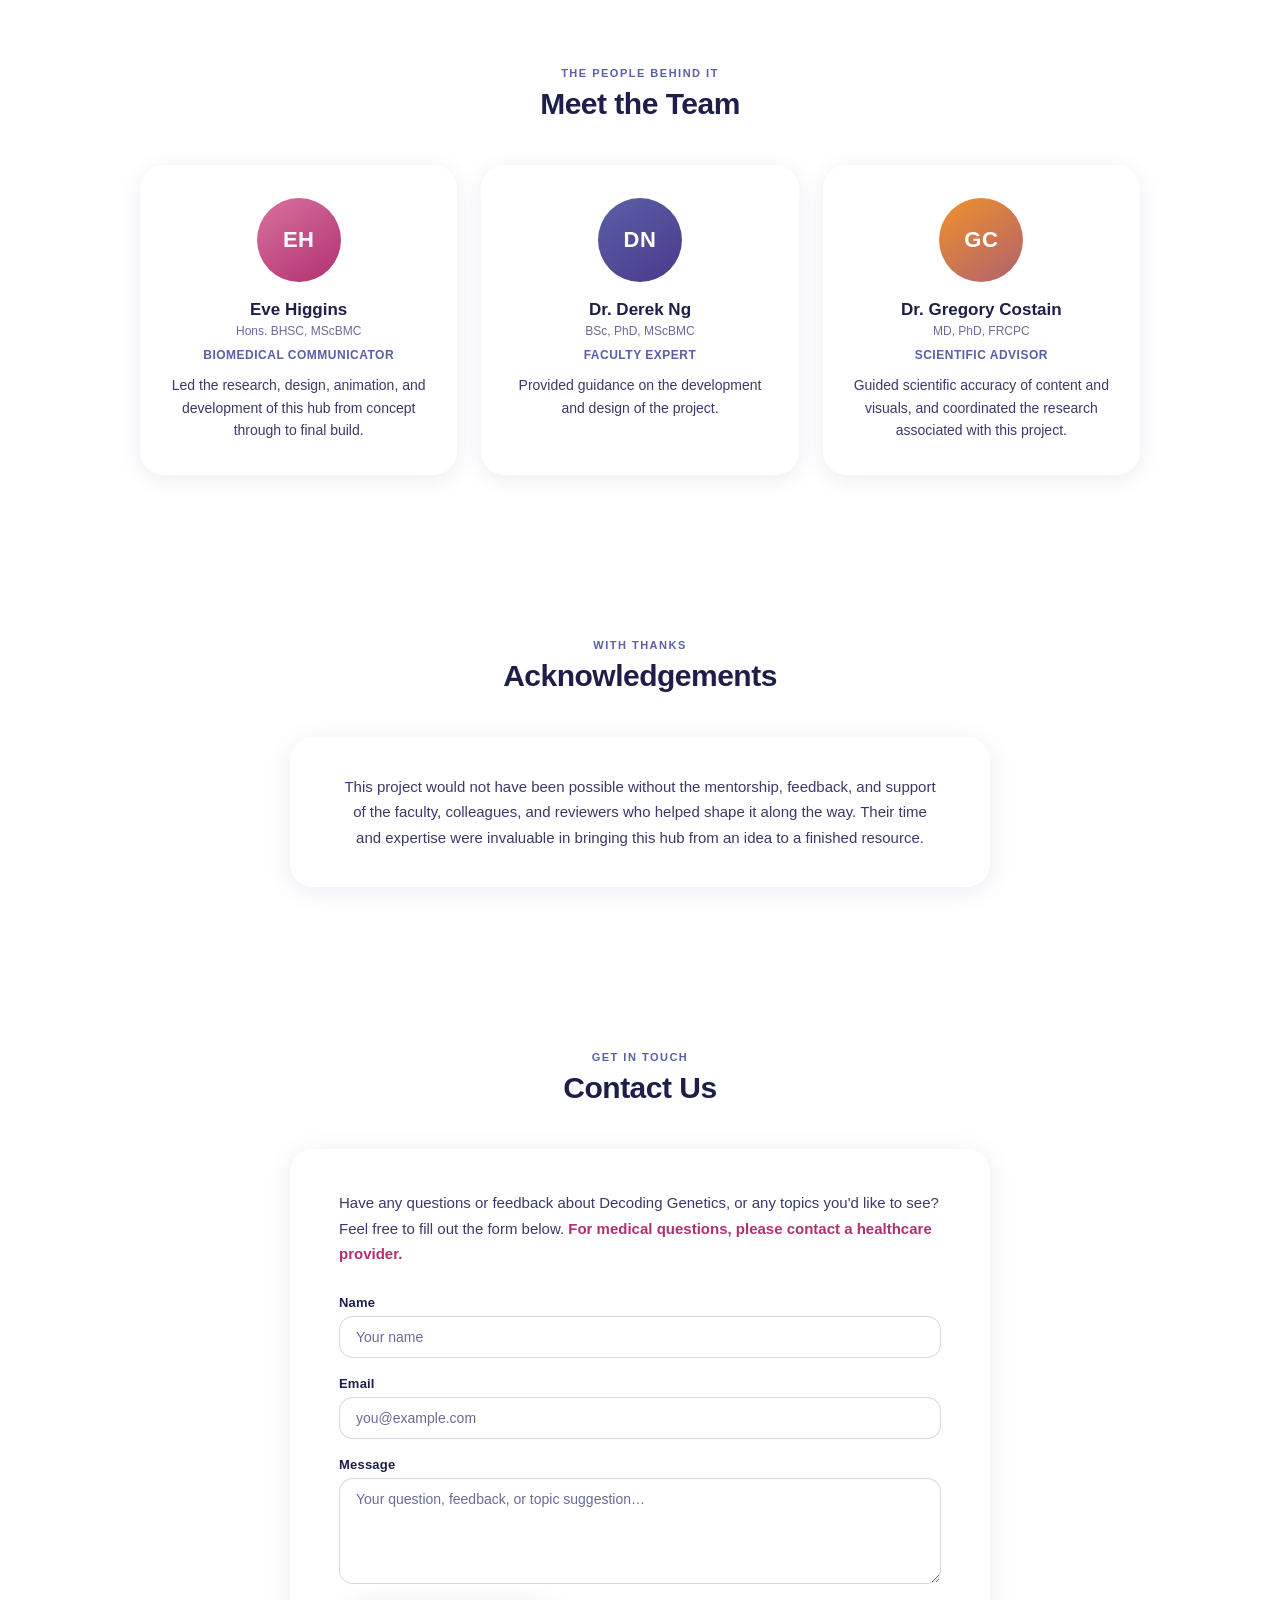
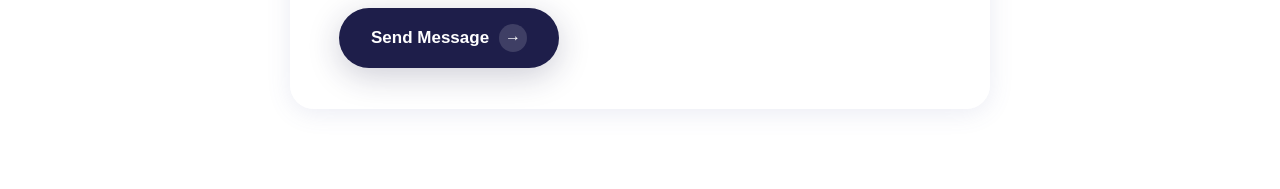
==== commit f67bc9a9: "Updated about to include the form redirect" ====
--- a/about.html
+++ b/about.html
@@ -210,7 +210,13 @@
         <strong>For medical questions, please contact a healthcare provider.</strong>
       </p>
 
-      <form class="contact-form">
+      <p id="contact-success" class="contact-success" hidden>
+        Thanks for reaching out! Your message has been sent.
+      </p>
+
+      <form class="contact-form" action="https://formspree.io/f/xpqvzkje" method="POST">
+        <input type="hidden" name="_next" value="about.html?sent=true">
+
         <div class="form-row">
           <label for="name">Name</label>
           <input type="text" id="name" name="name" placeholder="Your name" required>
@@ -236,6 +242,15 @@
 </section>
 
 <script src="script.js"></script>
+<script>
+  if (new URLSearchParams(window.location.search).get('sent') === 'true') {
+    const successMsg = document.getElementById('contact-success');
+    if (successMsg) {
+      successMsg.hidden = false;
+      successMsg.scrollIntoView({ behavior: 'smooth', block: 'center' });
+    }
+  }
+</script>
 
 </body>
 </html>
--- a/style.css
+++ b/style.css
@@ -784,6 +784,81 @@
   line-height: 1.7;
 }
 
+/* ---- Contact ---- */
+.contact-content {
+  background: rgba(255,255,255,0.55);
+  backdrop-filter: blur(18px);
+  -webkit-backdrop-filter: blur(18px);
+  border: 1px solid rgba(255,255,255,0.7);
+  border-radius: 24px;
+  padding: 40px clamp(24px, 5vw, 48px);
+  box-shadow: 0 4px 24px rgba(90,95,168,0.12);
+}
+ 
+.contact-content > p {
+  color: var(--text-mid);
+  font-size: 15px;
+  line-height: 1.7;
+  margin-bottom: 28px;
+}
+ 
+.contact-content strong {
+  color: var(--magenta);
+  font-weight: 700;
+}
+ 
+.contact-form {
+  display: flex;
+  flex-direction: column;
+  gap: 18px;
+}
+ 
+.form-row {
+  display: flex;
+  flex-direction: column;
+  gap: 6px;
+}
+ 
+.form-row label {
+  font-size: 13px;
+  font-weight: 700;
+  color: var(--navy);
+  letter-spacing: 0.2px;
+}
+ 
+.form-row input,
+.form-row textarea {
+  font-family: inherit;
+  font-size: 14px;
+  color: var(--text-dark);
+  background: rgba(255,255,255,0.6);
+  border: 1px solid rgba(90,95,168,0.25);
+  border-radius: 14px;
+  padding: 12px 16px;
+  outline: none;
+  transition: border-color 0.2s, box-shadow 0.2s;
+  resize: vertical;
+}
+ 
+.form-row input::placeholder,
+.form-row textarea::placeholder {
+  color: var(--text-muted);
+}
+ 
+.form-row input:focus,
+.form-row textarea:focus {
+  border-color: var(--lavender);
+  box-shadow: 0 0 0 3px rgba(90,95,168,0.12);
+}
+ 
+.contact-form .cta-btn {
+  align-self: flex-start;
+  border: none;
+  cursor: pointer;
+  font-family: inherit;
+  margin-top: 6px;
+}
+ 
 /* ---- Responsive ---- */
 @media (max-width: 900px) {
   .about-hero { padding: 110px 20px 60px; }
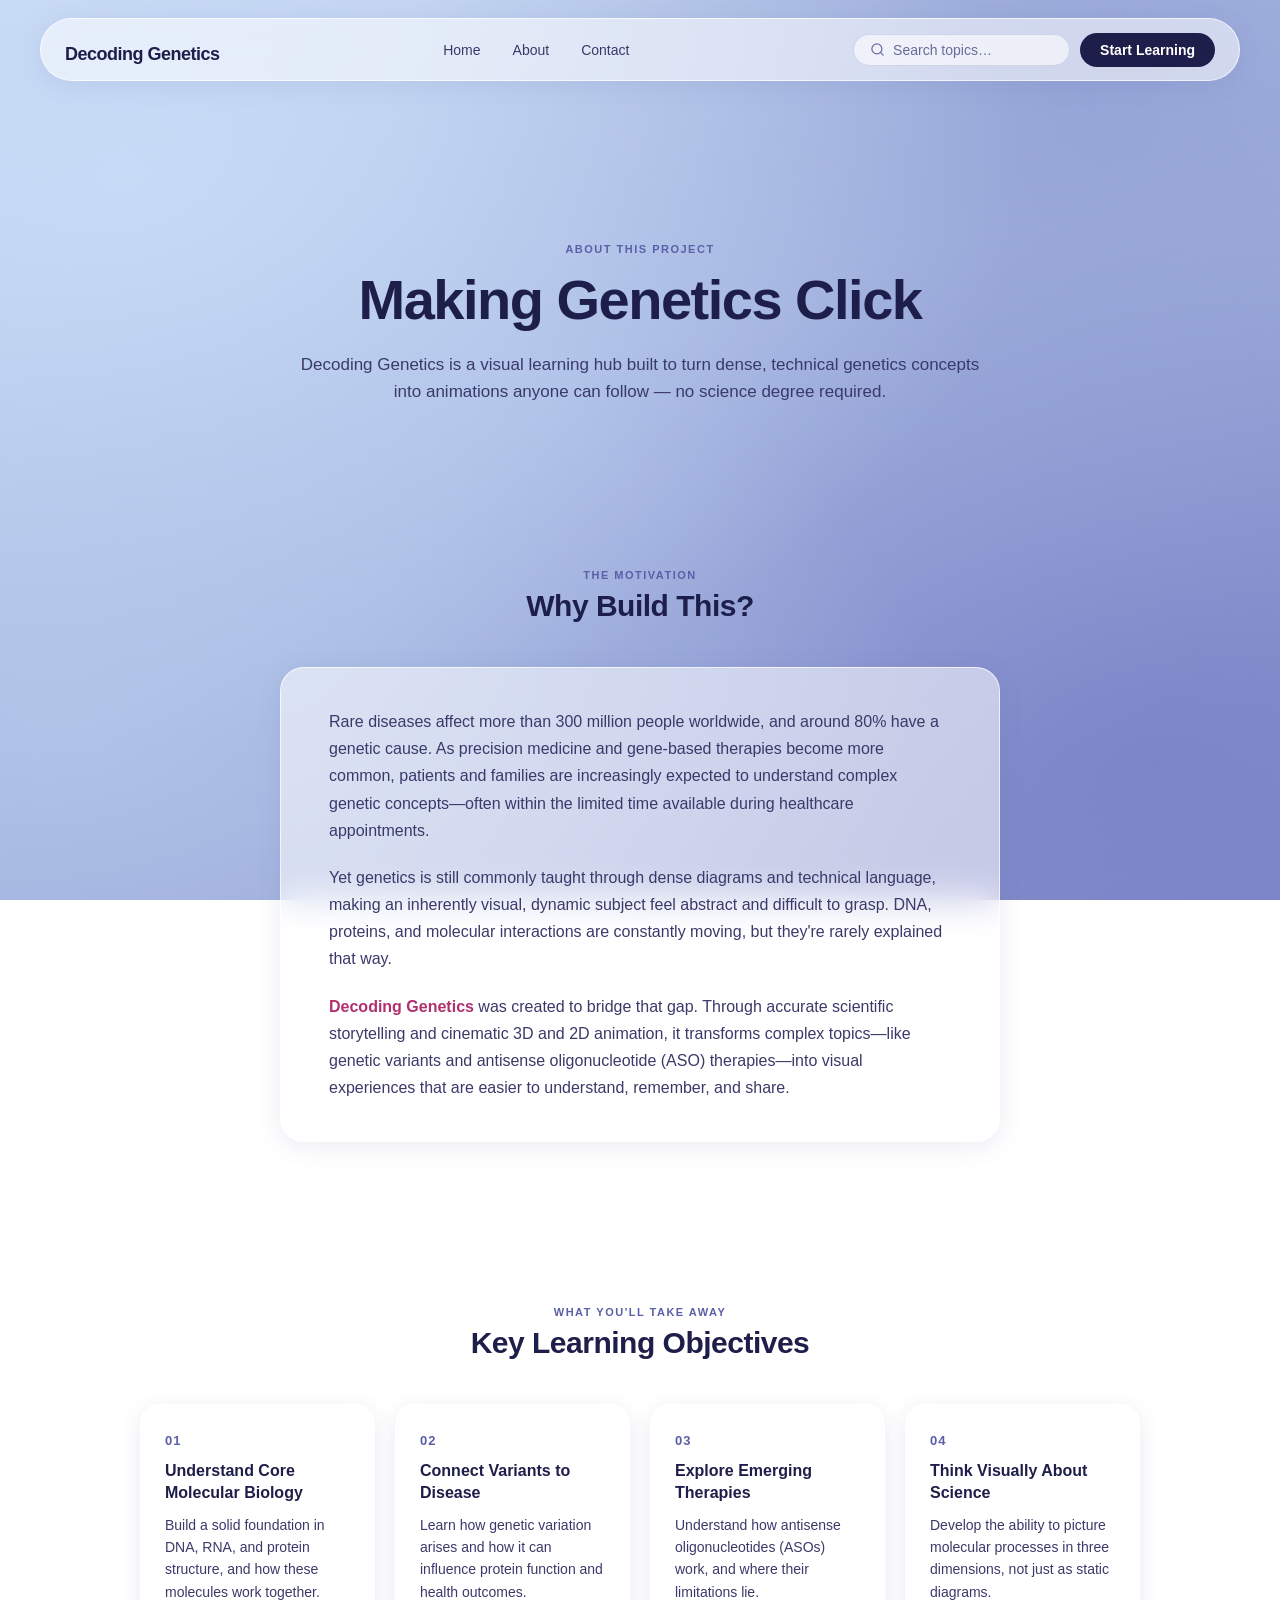
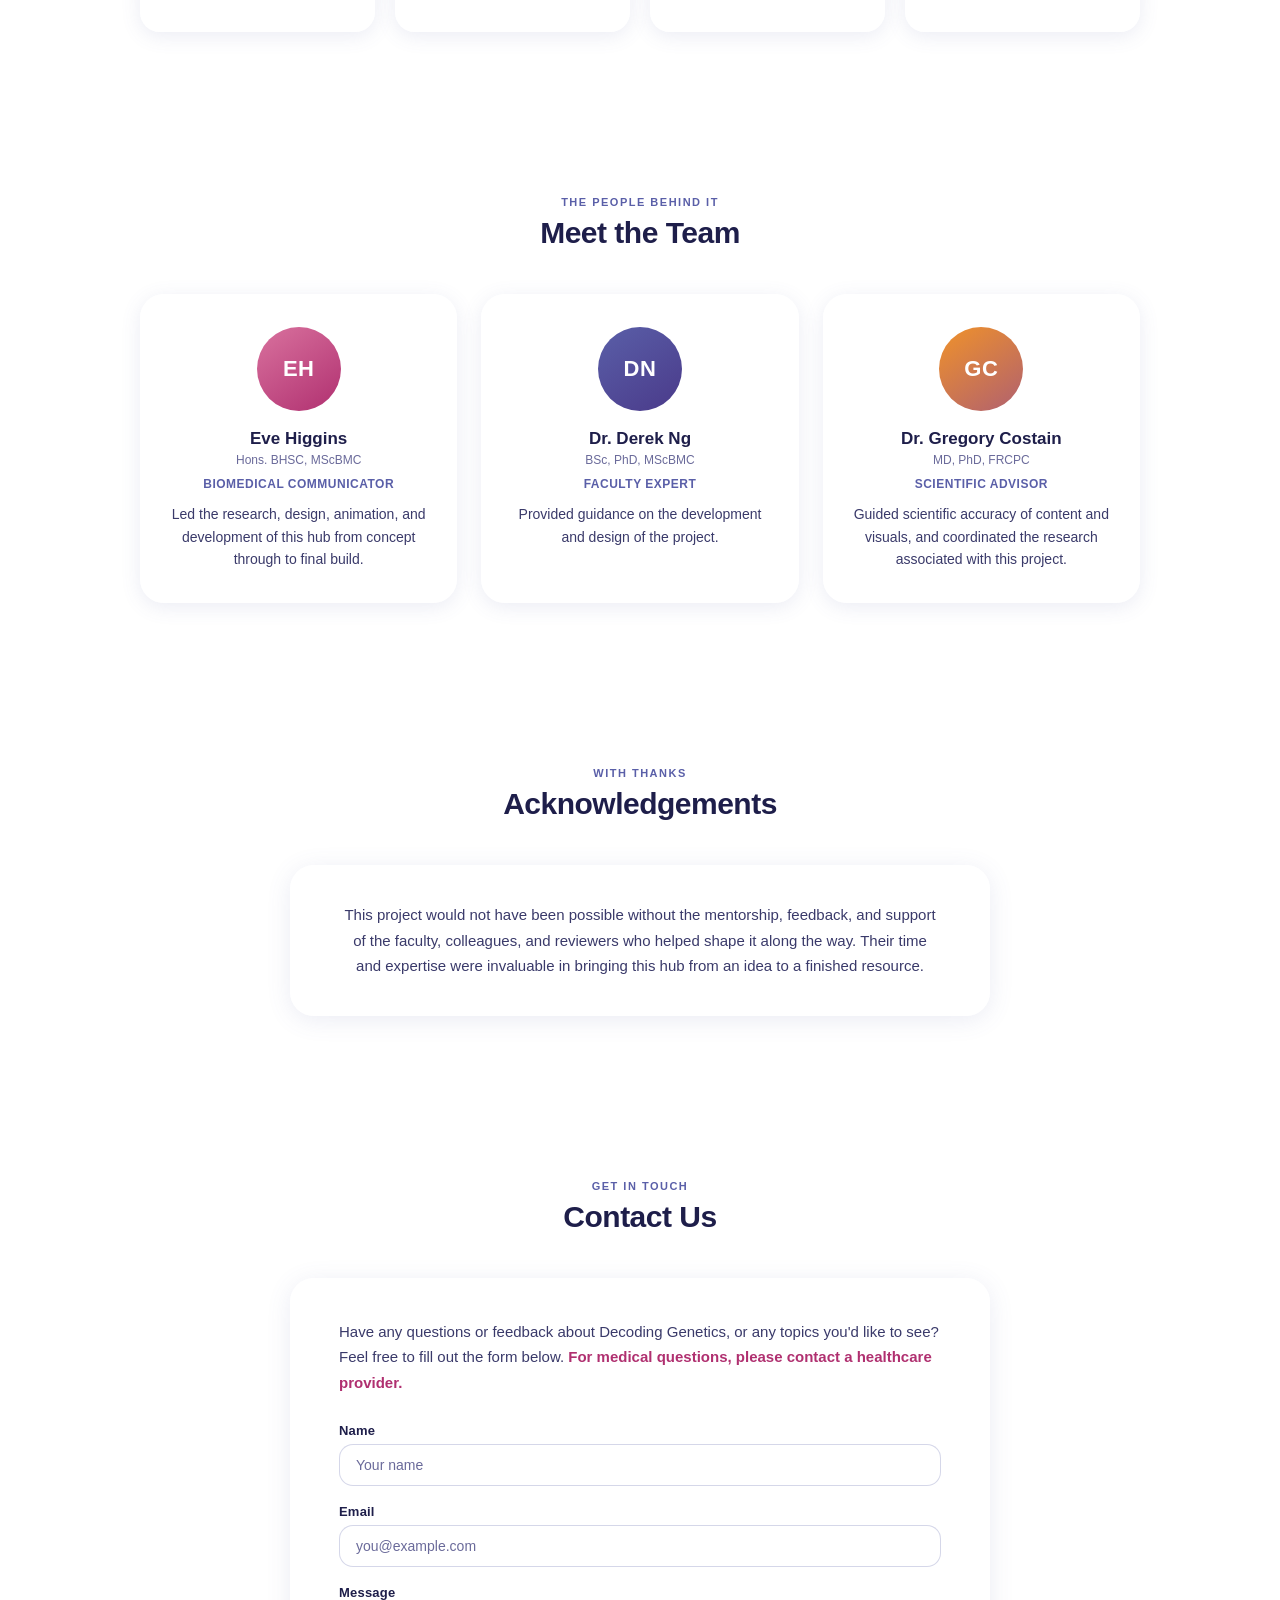
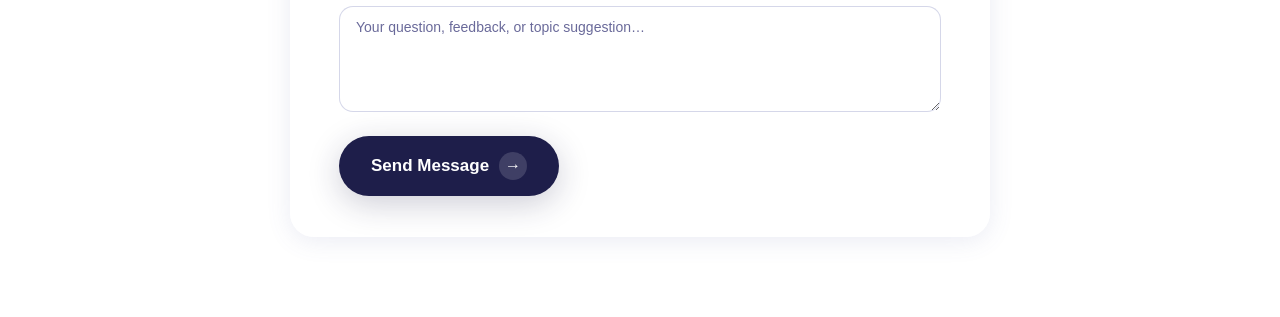
==== commit 60c3490e: "about text updated" ====
--- a/about.html
+++ b/about.html
@@ -21,7 +21,7 @@
     <nav class="nav-links">
       <a href="index.html">Home</a>
       <a href="about.html">About</a>
-      <a href="#">Contact</a>
+      <a href="about.html#contact">Contact</a>
     </nav>
 
     <div class="nav-actions">
@@ -65,17 +65,23 @@
     </div>
     <div class="why-content">
       <p>
-        Genetics is often taught through dense textbook diagrams and jargon-heavy
-        language that can make an inherently visual, dynamic subject feel abstract
-        and inaccessible. DNA, proteins, and molecular interactions are physical,
-        moving systems — but they're rarely explained that way.
-      </p>
-      <p>
-        This hub was created to close that gap. By pairing accurate scientific
-        content with cinematic 3D and 2D animation, complex ideas like antisense
-        oligonucleotide (ASO) therapies or the relationship between genetic variants
-        and disease become something you can actually <em>see</em> happen — making
-        them easier to understand, remember, and explain to others.
+        Rare diseases affect more than 300 million people worldwide, 
+        and around 80% have a genetic cause. As precision medicine and 
+        gene-based therapies become more common, patients and families 
+        are increasingly expected to understand complex genetic concepts—often 
+        within the limited time available during healthcare appointments.
+      </p>
+      <p>
+       Yet genetics is still commonly taught through dense diagrams and 
+       technical language, making an inherently visual, dynamic subject 
+       feel abstract and difficult to grasp. DNA, proteins, and molecular 
+       interactions are constantly moving, but they're rarely explained that way.
+      </p>
+      <p>
+       <em>Decoding Genetics</em> was created to bridge that gap. Through accurate scientific 
+       storytelling and cinematic 3D and 2D animation, it transforms complex 
+       topics—like genetic variants and antisense oligonucleotide (ASO) therapies—into 
+       visual experiences that are easier to understand, remember, and share.
       </p>
     </div>
   </div>
--- a/style.css
+++ b/style.css
@@ -784,7 +784,11 @@
   line-height: 1.7;
 }
 
-/* ---- Contact ---- */
+* ---- Contact ---- */
+#contact {
+  scroll-margin-top: 90px;
+}
+ 
 .contact-content {
   background: rgba(255,255,255,0.55);
   backdrop-filter: blur(18px);
@@ -805,6 +809,17 @@
 .contact-content strong {
   color: var(--magenta);
   font-weight: 700;
+}
+ 
+.contact-success {
+  background: rgba(90,95,168,0.12);
+  border: 1px solid rgba(90,95,168,0.3);
+  border-radius: 14px;
+  padding: 14px 18px;
+  color: var(--navy);
+  font-weight: 700;
+  font-size: 14px;
+  margin-bottom: 24px;
 }
  
 .contact-form {
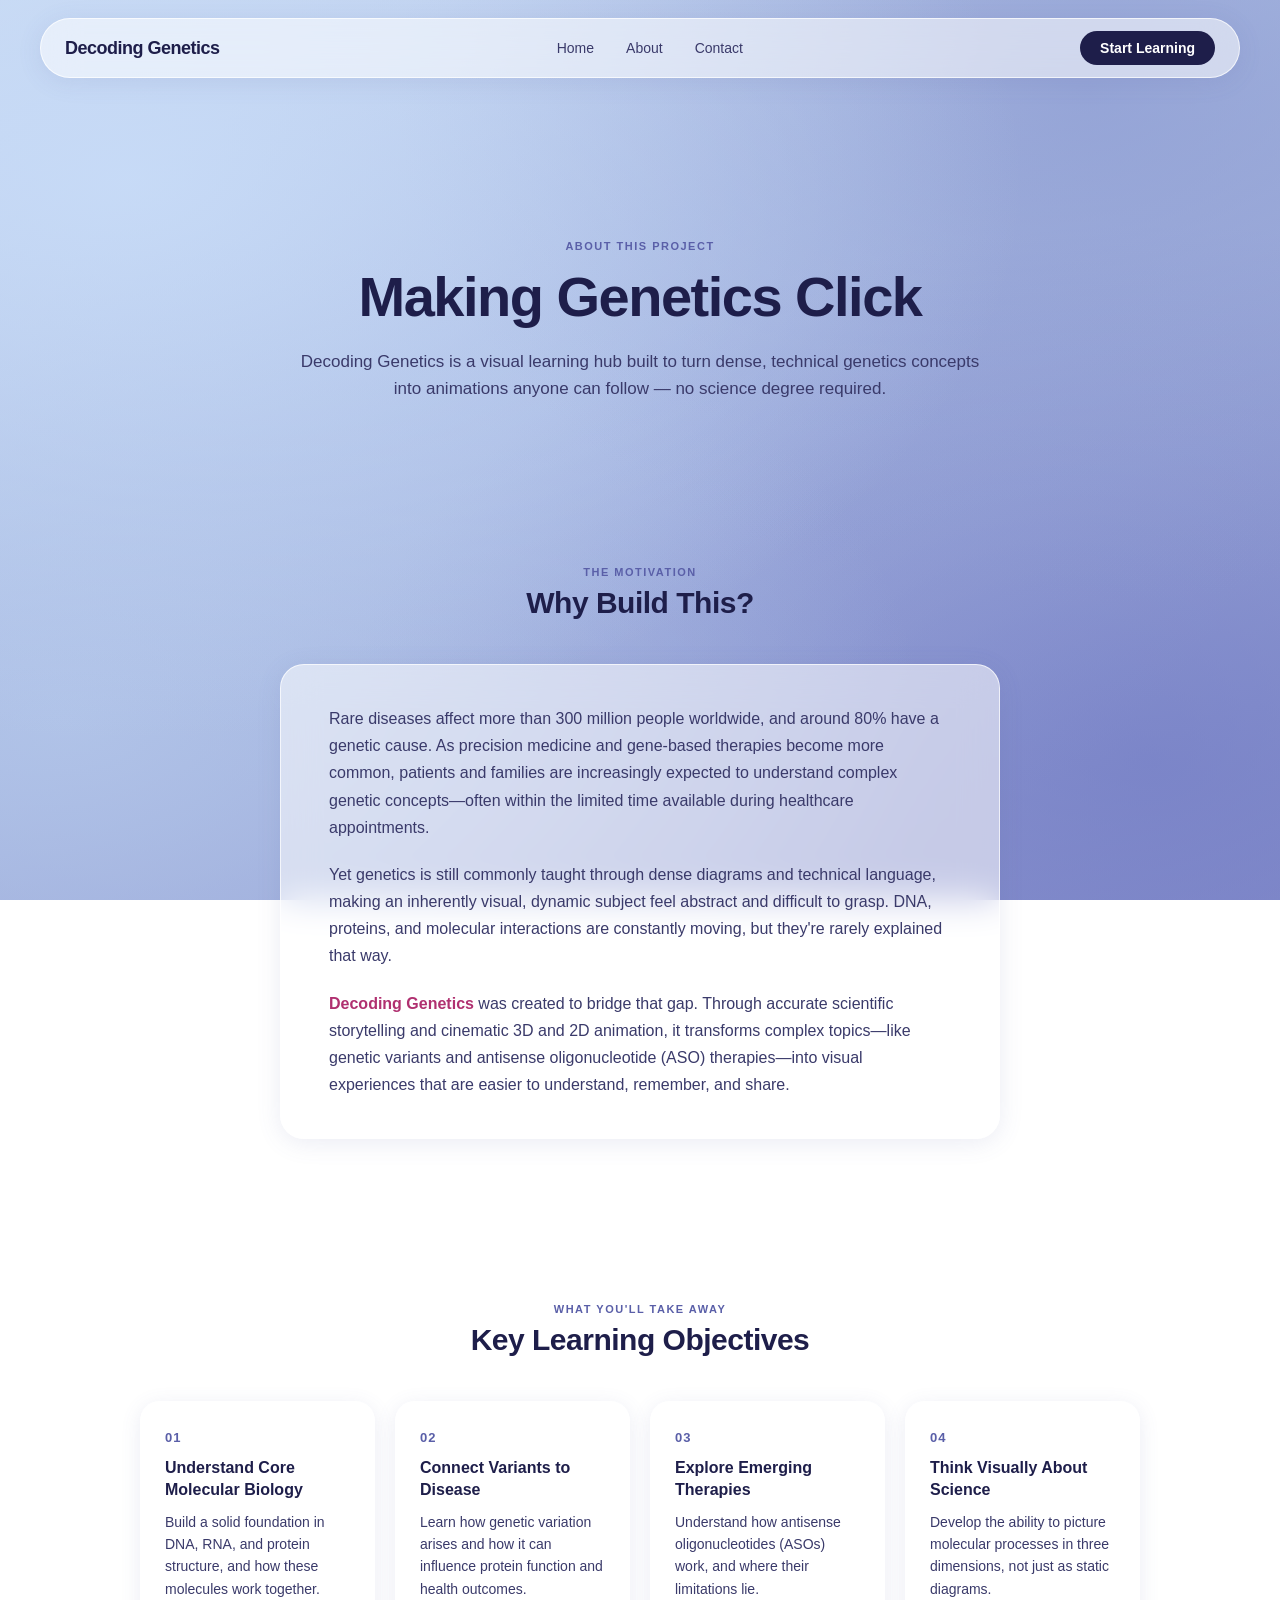
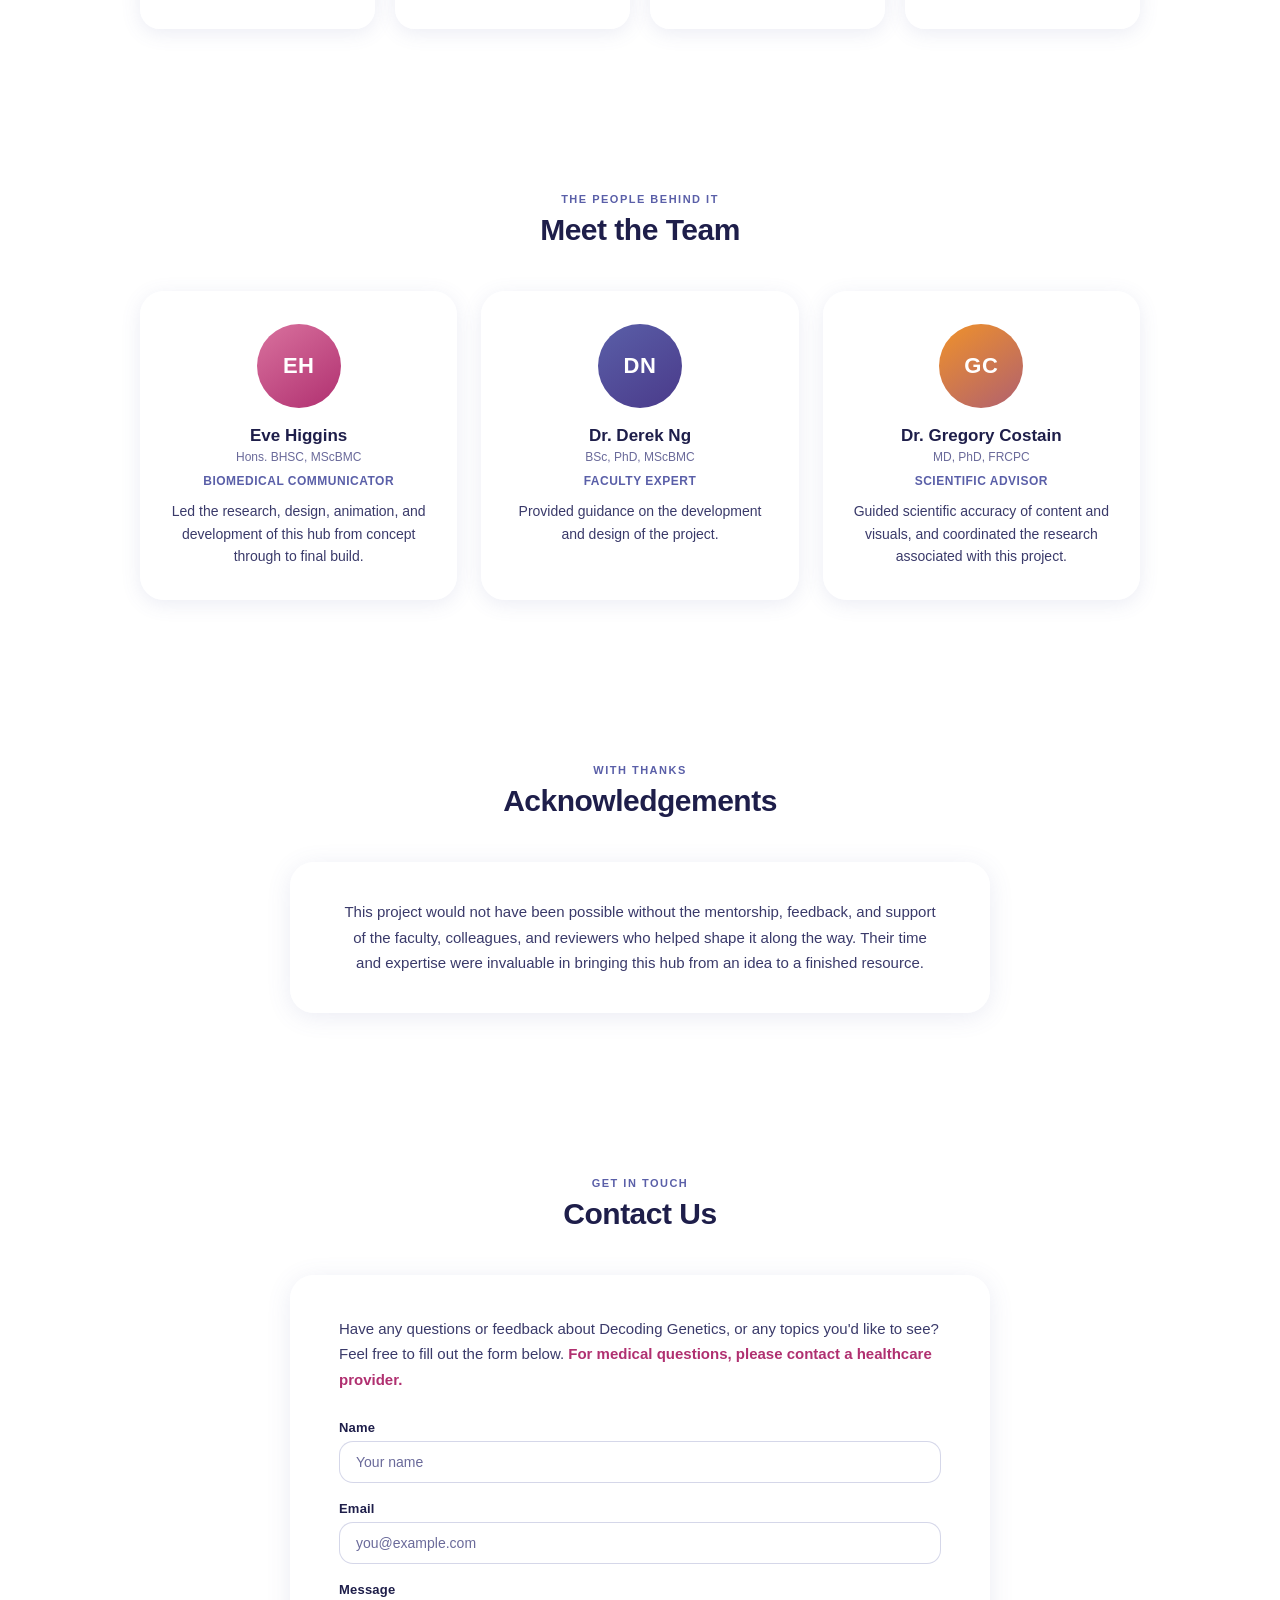
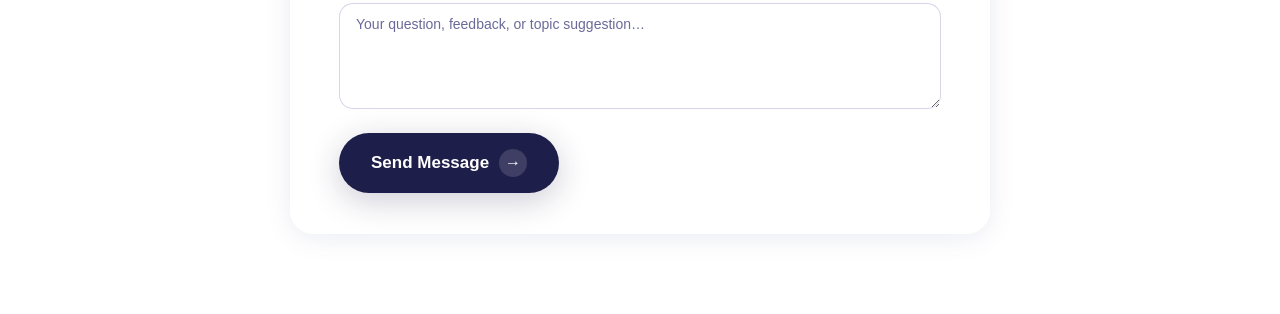
==== commit 5e88e9f8: "removed search in about section" ====
--- a/about.html
+++ b/about.html
@@ -25,12 +25,6 @@
     </nav>
 
     <div class="nav-actions">
-      <div class="nav-search">
-        <svg viewBox="0 0 24 24" fill="none" stroke-width="2" stroke-linecap="round" stroke-linejoin="round">
-          <circle cx="11" cy="11" r="8"/><line x1="21" y1="21" x2="16.65" y2="16.65"/>
-        </svg>
-        <input type="text" placeholder="Search topics…" />
-      </div>
       <a href="index.html#modules" class="nav-cta">Start Learning</a>
     </div>
 
--- a/style.css
+++ b/style.css
@@ -74,6 +74,13 @@
   flex-shrink: 0;
 }
 
+.logo {
+  font-size: 18px;
+  line-height: 1;
+  display: flex;
+  align-items: center;
+}
+
 .logo a {
   color: var(--navy);
   text-decoration: none;
@@ -103,43 +110,6 @@
   color: var(--navy);
 }
 
-/* Search bar */
-.nav-search {
-  display: flex;
-  align-items: center;
-  gap: 8px;
-  background: rgba(255,255,255,0.6);
-  border: 1px solid rgba(90,95,168,0.2);
-  border-radius: 999px;
-  padding: 7px 16px;
-  transition: border-color 0.2s, box-shadow 0.2s;
-}
-
-.nav-search:focus-within {
-  border-color: var(--lavender);
-  box-shadow: 0 0 0 3px rgba(90,95,168,0.12);
-}
-
-.nav-search svg {
-  width: 15px;
-  height: 15px;
-  flex-shrink: 0;
-  stroke: var(--text-muted);
-}
-
-.nav-search input {
-  border: none;
-  outline: none;
-  background: transparent;
-  font-size: 14px;
-  color: var(--text-dark);
-  width: 160px;
-  font-family: inherit;
-}
-
-.nav-search input::placeholder {
-  color: var(--text-muted);
-}
 
 .nav-cta {
   text-decoration: none;
@@ -159,7 +129,7 @@
 }
 
 /* ========================= */
-/* HERO - no hero image currently*/
+/* HERO */
 /* ========================= */
 
 .hero {
@@ -168,9 +138,10 @@
   align-items: center;
   position: relative;
   overflow: hidden;
-  background-image: url("images/hero.jpg");
+  background-image: url("images/heroimage.png");
   background-size: cover;
   background-position: center right;
+  margin-top: -18px; /* closes the gap under the sticky nav's bottom padding */
 }
 
 .hero::before {
@@ -882,3 +853,92 @@
   .team-grid { grid-template-columns: 1fr; }
 }
 
+/* ========================= */
+/* FOOTER */
+/* ========================= */
+
+.site-footer {
+  padding: 60px 40px 0;
+}
+
+.footer-container {
+  max-width: 1200px;
+  margin: 0 auto;
+  background: rgba(255,255,255,0.55);
+  backdrop-filter: blur(18px);
+  -webkit-backdrop-filter: blur(18px);
+  border: 1px solid rgba(255,255,255,0.7);
+  border-radius: 24px 24px 0 0;
+  padding: 48px clamp(24px, 5vw, 48px) 0;
+  box-shadow: 0 -4px 24px rgba(90,95,168,0.12);
+}
+
+.footer-top {
+  display: grid;
+  grid-template-columns: minmax(220px, 1.4fr) 1fr 1fr;
+  gap: 40px;
+  padding-bottom: 40px;
+}
+
+.footer-brand h3 {
+  font-size: 18px;
+  font-weight: 700;
+  color: var(--navy);
+  letter-spacing: -0.5px;
+  margin-bottom: 12px;
+}
+
+.footer-brand p {
+  font-size: 14px;
+  color: var(--text-mid);
+  line-height: 1.6;
+  max-width: 320px;
+}
+
+.footer-links {
+  display: flex;
+  flex-direction: column;
+  gap: 10px;
+}
+
+.footer-links h4 {
+  font-size: 12px;
+  font-weight: 700;
+  letter-spacing: 1px;
+  text-transform: uppercase;
+  color: var(--lavender);
+  margin-bottom: 4px;
+}
+
+.footer-links a {
+  font-size: 14px;
+  color: var(--text-mid);
+  text-decoration: none;
+  transition: color 0.2s;
+  width: fit-content;
+}
+
+.footer-links a:hover {
+  color: var(--navy);
+}
+
+.footer-bottom {
+  border-top: 1px solid rgba(90,95,168,0.2);
+  padding: 20px 0;
+  text-align: center;
+}
+
+.footer-bottom p {
+  font-size: 13px;
+  color: var(--text-muted);
+}
+
+@media (max-width: 900px) {
+  .site-footer {
+    padding: 40px 20px 0;
+  }
+  .footer-top {
+    grid-template-columns: 1fr;
+    gap: 28px;
+  }
+}
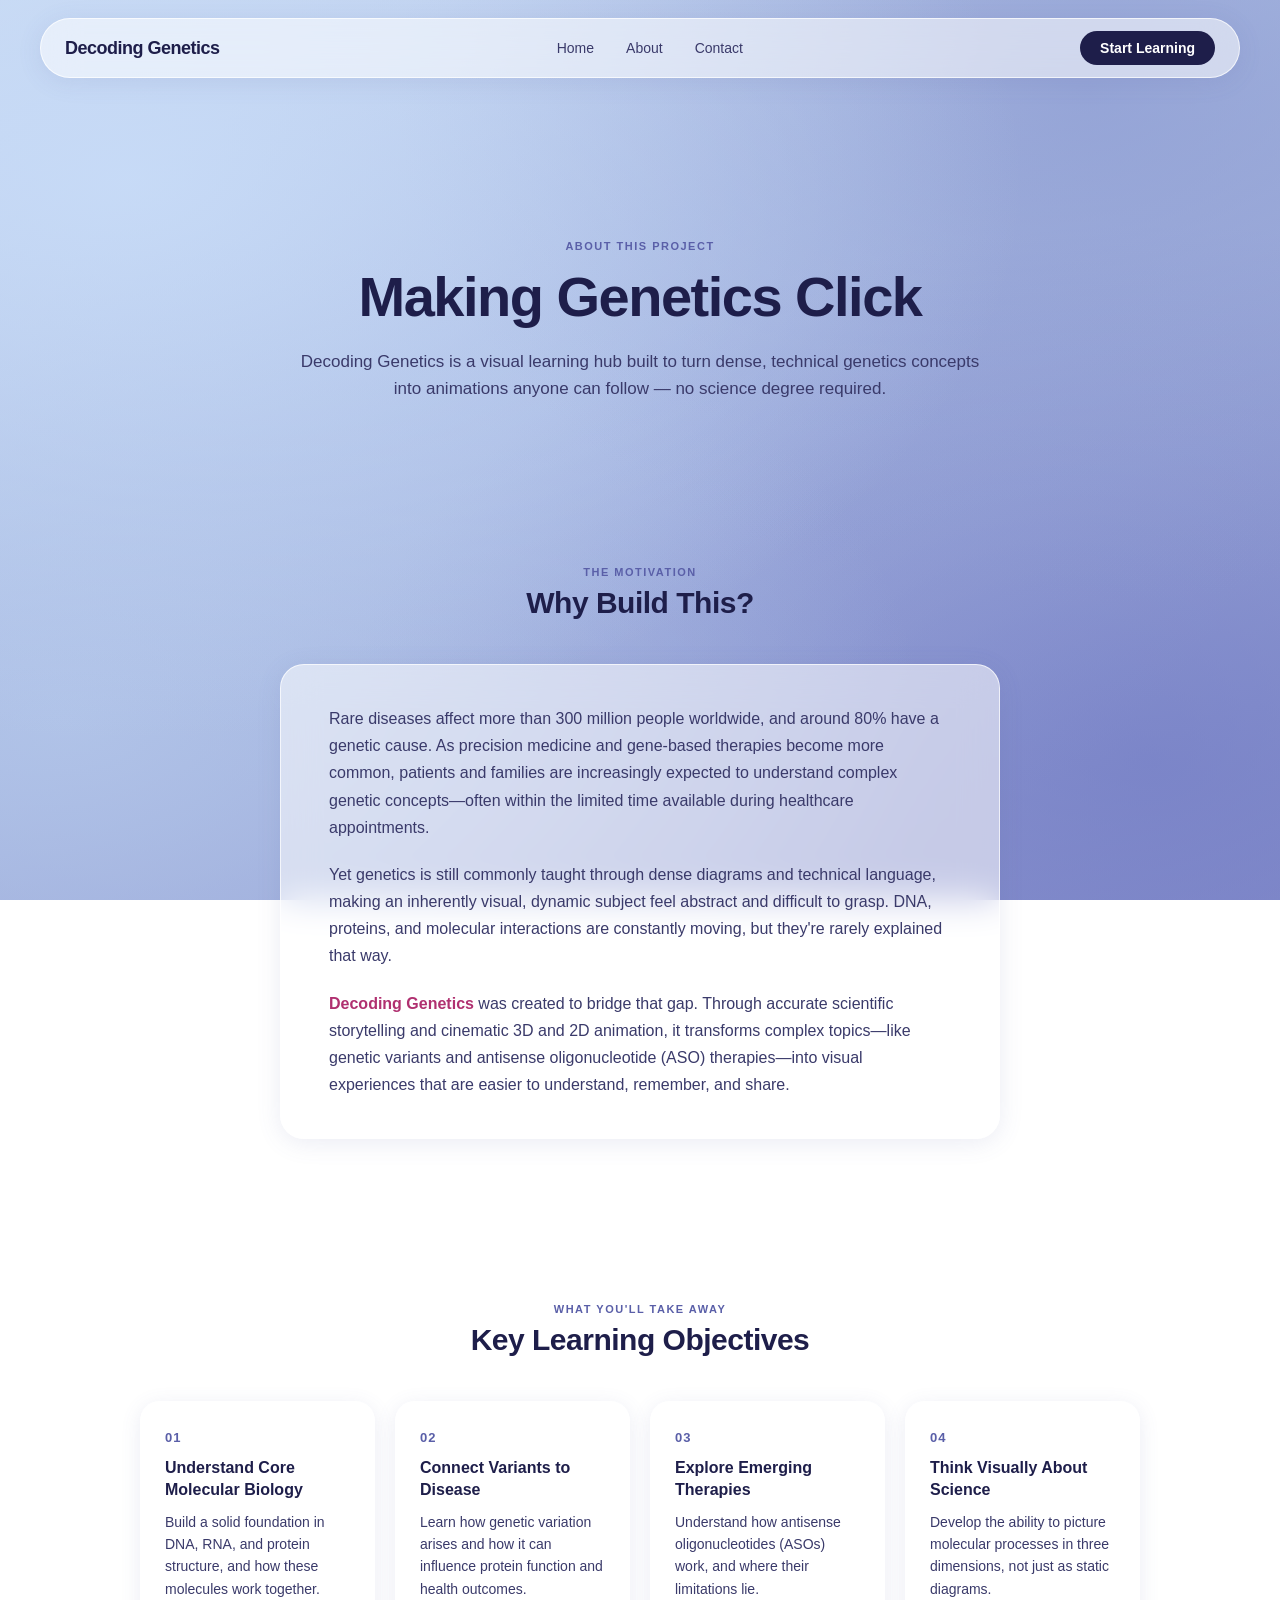
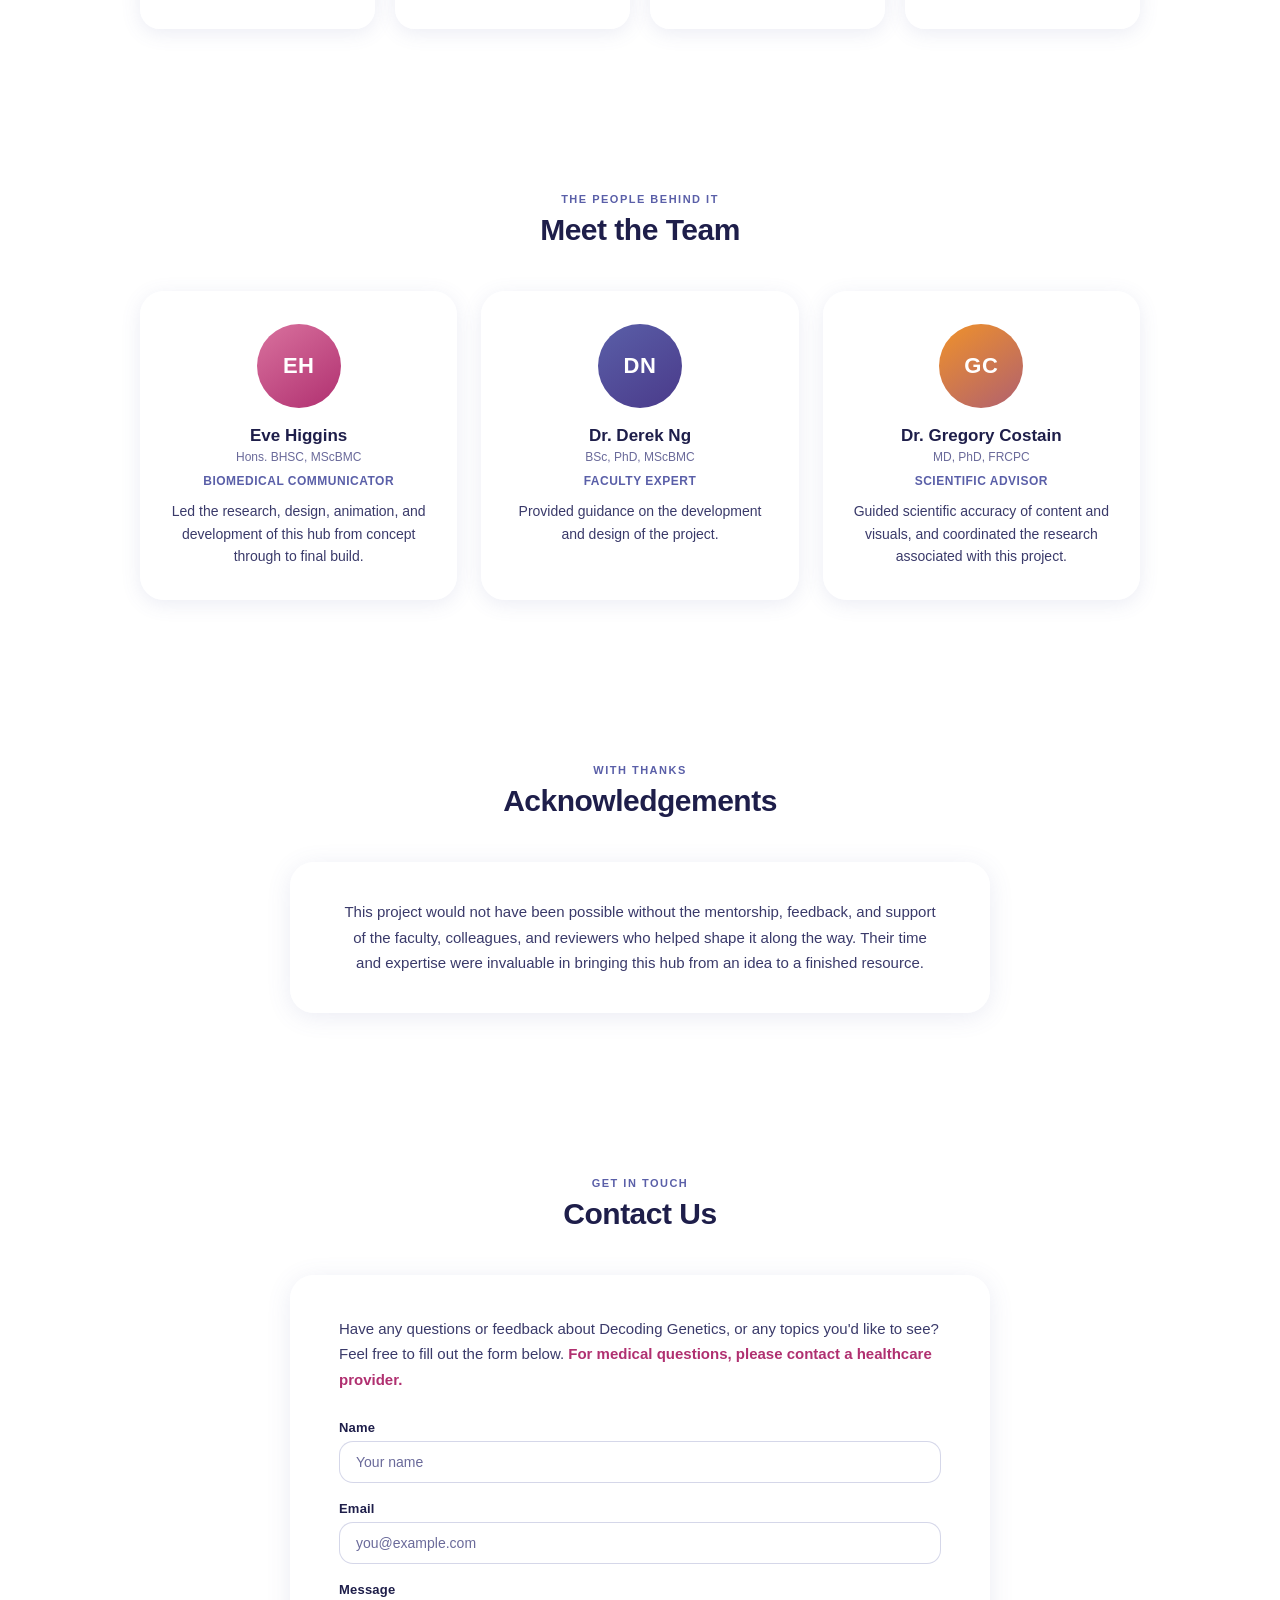
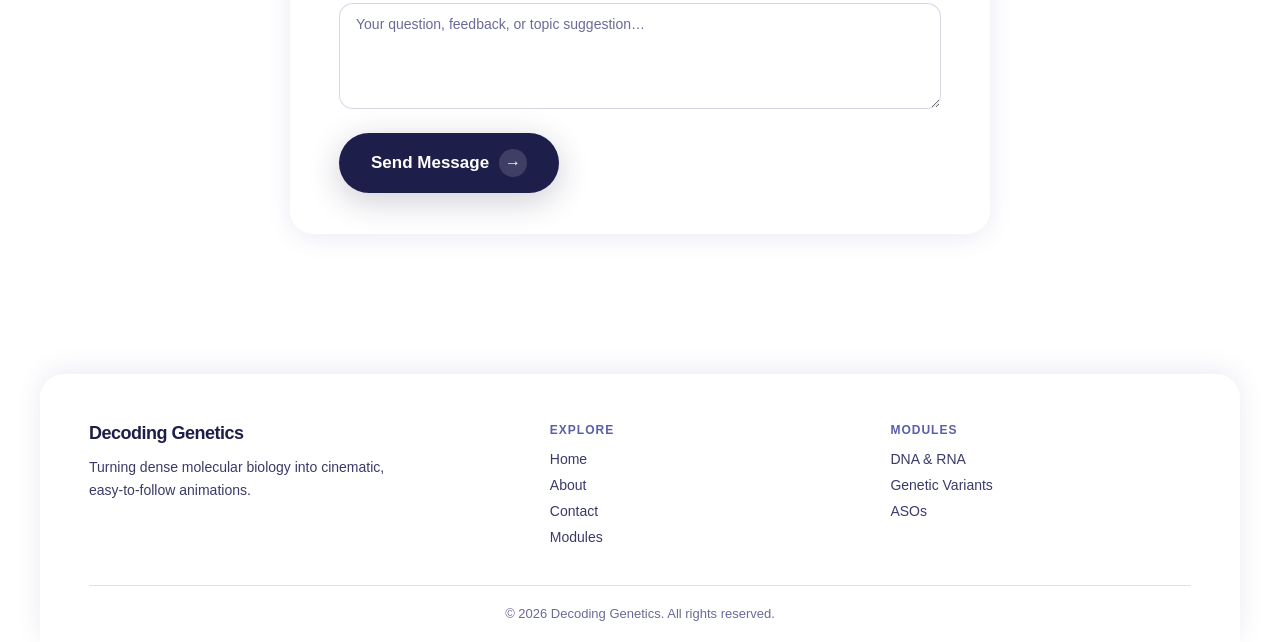
==== commit da408bcd: "added footer to about section" ====
--- a/about.html
+++ b/about.html
@@ -252,5 +252,44 @@
   }
 </script>
 
+<!-- ===================== -->
+<!-- FOOTER -->
+<!-- ===================== -->
+<footer class="site-footer">
+
+  <div class="footer-container">
+
+    <div class="footer-top">
+
+      <div class="footer-brand">
+        <h3>Decoding Genetics</h3>
+        <p>Turning dense molecular biology into cinematic, easy-to-follow animations.</p>
+      </div>
+
+      <div class="footer-links">
+        <h4>Explore</h4>
+        <a href="index.html">Home</a>
+        <a href="about.html">About</a>
+        <a href="about.html#contact">Contact</a>
+        <a href="#modules">Modules</a>
+      </div>
+
+      <div class="footer-links">
+        <h4>Modules</h4>
+        <a href="lesson.html?id=1">DNA &amp; RNA</a>
+        <a href="lesson.html?id=2">Genetic Variants</a>
+        <a href="lesson.html?id=3">ASOs</a>
+      </div>
+
+    </div>
+
+    <div class="footer-bottom">
+      <p>&copy; 2026 Decoding Genetics. All rights reserved.</p>
+    </div>
+
+  </div>
+
+</footer>
+
 </body>
 </html>
